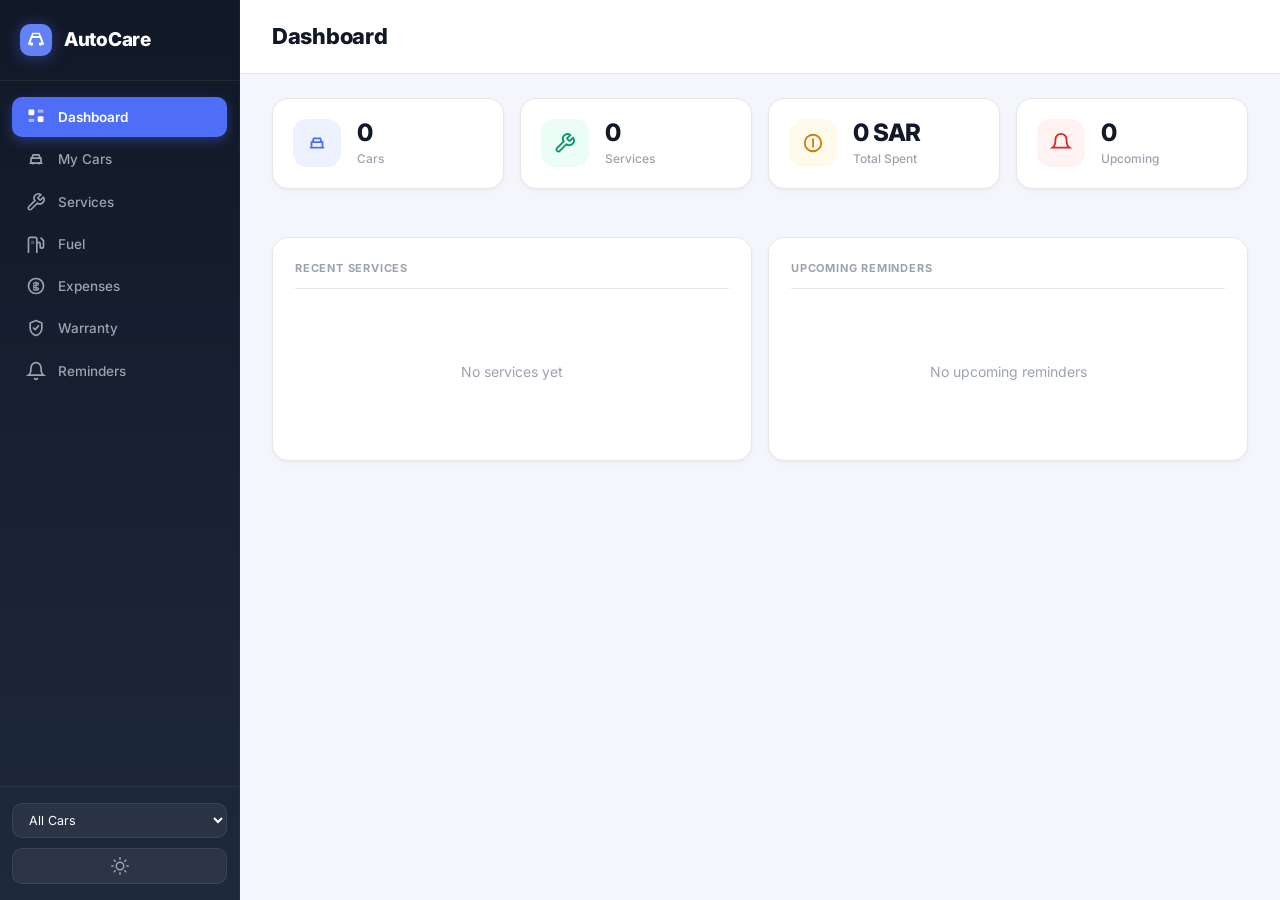
==== index.html @ 4363a589 "Reminders judged on km too, service insights, tyre age, less logging friction Fixes a contradiction " ====
<!DOCTYPE html>
<html lang="en" dir="ltr">
<head>
    <meta charset="UTF-8">
    <meta name="viewport" content="width=device-width, initial-scale=1.0">
    <meta name="apple-mobile-web-app-capable" content="yes">
    <meta name="apple-mobile-web-app-status-bar-style" content="black-translucent">
    <title>AutoCare - Car Maintenance Tracker</title>
    <link rel="manifest" href="manifest.json">
    <link rel="apple-touch-icon" href="icon-192.png">
    <meta name="theme-color" content="#3b82f6">
    <link rel="preconnect" href="https://fonts.googleapis.com">
    <link rel="preconnect" href="https://fonts.gstatic.com" crossorigin>
    <link href="https://fonts.googleapis.com/css2?family=Inter:wght@400;500;600;700;800&display=swap" rel="stylesheet">
    <link rel="stylesheet" href="styles.css">
</head>
<body>
    <div class="app">
        <nav class="sidebar">
            <div class="sidebar-header">
                <div class="logo">
                    <svg class="logo-svg" width="32" height="32" viewBox="0 0 32 32" fill="none">
                        <rect width="32" height="32" rx="10" fill="url(#logo-grad)"/>
                        <defs><linearGradient id="logo-grad" x1="0" y1="0" x2="32" y2="32"><stop stop-color="#6382f7"/><stop offset="1" stop-color="#4f6ef7"/></linearGradient></defs>
                        <path d="M9 20l2.5-7h9l2.5 7" stroke="#fff" stroke-width="2" stroke-linecap="round" stroke-linejoin="round"/>
                        <circle cx="11.5" cy="20" r="1.8" fill="#fff"/>
                        <circle cx="20.5" cy="20" r="1.8" fill="#fff"/>
                        <path d="M11.5 13l1.2-3.5h6.6l1.2 3.5" stroke="#fff" stroke-width="1.5" stroke-linecap="round"/>
                    </svg>
                    <h1>AutoCare</h1>
                </div>
            </div>
            <ul class="nav-links">
                <li><a href="#" class="nav-link active" data-page="dashboard"><svg class="nav-svg" viewBox="0 0 24 24"><rect x="3" y="3" width="7" height="7" rx="1.5" fill="currentColor"/><rect x="14" y="3" width="7" height="4" rx="1.5" fill="currentColor" opacity=".5"/><rect x="3" y="14" width="7" height="4" rx="1.5" fill="currentColor" opacity=".5"/><rect x="14" y="11" width="7" height="7" rx="1.5" fill="currentColor"/></svg><span>Dashboard</span></a></li>
                <li><a href="#" class="nav-link" data-page="cars"><svg class="nav-svg" viewBox="0 0 24 24"><path d="M5 17h14M7 11l1.5-4h7L17 11M6 17V11h12v6" stroke="currentColor" stroke-width="2" fill="none" stroke-linecap="round" stroke-linejoin="round"/><circle cx="8.5" cy="17" r="1.5" fill="currentColor"/><circle cx="15.5" cy="17" r="1.5" fill="currentColor"/></svg><span>My Cars</span></a></li>
                <li><a href="#" class="nav-link" data-page="services"><svg class="nav-svg" viewBox="0 0 24 24"><path d="M14.7 6.3a1 1 0 000 1.4l1.6 1.6a1 1 0 001.4 0l3-3a5 5 0 01-7 7l-7.4 7.4a2.1 2.1 0 01-3-3L10.7 10.3a5 5 0 017-7l-3 3z" stroke="currentColor" stroke-width="2" fill="none" stroke-linecap="round"/></svg><span>Services</span></a></li>
                <li><a href="#" class="nav-link" data-page="fuel"><svg class="nav-svg" viewBox="0 0 24 24"><path d="M3 22V6a2 2 0 012-2h6a2 2 0 012 2v16" stroke="currentColor" stroke-width="2" fill="none" stroke-linecap="round"/><path d="M13 10h2a2 2 0 012 2v3a2 2 0 002 2h0a2 2 0 002-2V8l-3-3" stroke="currentColor" stroke-width="2" fill="none" stroke-linecap="round"/><rect x="6" y="8" width="4" height="4" rx="1" fill="currentColor" opacity=".4"/></svg><span>Fuel</span></a></li>
                <li><a href="#" class="nav-link" data-page="expenses"><svg class="nav-svg" viewBox="0 0 24 24"><circle cx="12" cy="12" r="9" stroke="currentColor" stroke-width="2" fill="none"/><path d="M12 7v10M9 9.5C9 8.67 10.34 8 12 8s3 .67 3 1.5S13.66 11 12 11s-3 .67-3 1.5S10.34 14 12 14s3 .67 3 1.5c0 .83-1.34 1.5-3 1.5s-3-.67-3-1.5" stroke="currentColor" stroke-width="1.5" fill="none" stroke-linecap="round"/></svg><span>Expenses</span></a></li>
                <li><a href="#" class="nav-link" data-page="warranty"><svg class="nav-svg" viewBox="0 0 24 24"><path d="M12 3l7 3v6c0 4.2-3 8-7 9-4-1-7-4.8-7-9V6l7-3z" stroke="currentColor" stroke-width="2" fill="none" stroke-linejoin="round"/><path d="M9 12l2 2 4-4.5" stroke="currentColor" stroke-width="2" fill="none" stroke-linecap="round" stroke-linejoin="round"/></svg><span>Warranty</span></a></li>
                <li><a href="#" class="nav-link" data-page="reminders"><svg class="nav-svg" viewBox="0 0 24 24"><path d="M18 8A6 6 0 006 8c0 7-3 9-3 9h18s-3-2-3-9M13.73 21a2 2 0 01-3.46 0" stroke="currentColor" stroke-width="2" fill="none" stroke-linecap="round"/></svg><span>Reminders</span></a></li>
            </ul>
            <div class="sidebar-footer">
                <select id="car-selector" class="car-select">
                    <option value="all">All Cars</option>
                </select>
                <button class="theme-toggle" id="theme-toggle" title="Toggle dark mode">
                    <svg class="sun-icon" viewBox="0 0 24 24" width="18" height="18"><circle cx="12" cy="12" r="5" stroke="currentColor" stroke-width="2" fill="none"/><path d="M12 1v2M12 21v2M4.22 4.22l1.42 1.42M18.36 18.36l1.42 1.42M1 12h2M21 12h2M4.22 19.78l1.42-1.42M18.36 5.64l1.42-1.42" stroke="currentColor" stroke-width="2" stroke-linecap="round"/></svg>
                    <svg class="moon-icon" viewBox="0 0 24 24" width="18" height="18"><path d="M21 12.79A9 9 0 1111.21 3a7 7 0 009.79 9.79z" stroke="currentColor" stroke-width="2" fill="none" stroke-linecap="round"/></svg>
                </button>
            </div>
        </nav>

        <main class="content">
            <header class="content-header">
                <h2 id="page-title">Dashboard</h2>
                <div class="header-actions">
                    <button id="add-btn" class="btn btn-primary" style="display:none;">+ Add New</button>
                </div>
            </header>

            <div id="page-content" class="page-content">
                <!-- Dashboard Page -->
                <div id="page-dashboard" class="page active">
                    <div id="action-center"></div>
                    <div class="stats-grid">
                        <div class="stat-card"><div class="stat-icon blue"><svg viewBox="0 0 24 24" width="22" height="22"><path d="M5 17h14M7 11l1.5-4h7L17 11M6 17V11h12v6" stroke="currentColor" stroke-width="2" fill="none" stroke-linecap="round"/></svg></div><div class="stat-info"><span class="stat-value" id="stat-cars">0</span><span class="stat-label">Cars</span></div></div>
                        <div class="stat-card"><div class="stat-icon green"><svg viewBox="0 0 24 24" width="22" height="22"><path d="M14.7 6.3a1 1 0 000 1.4l1.6 1.6a1 1 0 001.4 0l3-3a5 5 0 01-7 7l-7.4 7.4a2.1 2.1 0 01-3-3L10.7 10.3a5 5 0 017-7l-3 3z" stroke="currentColor" stroke-width="2" fill="none"/></svg></div><div class="stat-info"><span class="stat-value" id="stat-services">0</span><span class="stat-label">Services</span></div></div>
                        <div class="stat-card"><div class="stat-icon orange"><svg viewBox="0 0 24 24" width="22" height="22"><circle cx="12" cy="12" r="9" stroke="currentColor" stroke-width="2" fill="none"/><path d="M12 7v10" stroke="currentColor" stroke-width="2"/></svg></div><div class="stat-info"><span class="stat-value" id="stat-expenses">0 SAR</span><span class="stat-label">Total Spent</span></div></div>
                        <div class="stat-card"><div class="stat-icon red"><svg viewBox="0 0 24 24" width="22" height="22"><path d="M18 8A6 6 0 006 8c0 7-3 9-3 9h18s-3-2-3-9" stroke="currentColor" stroke-width="2" fill="none"/></svg></div><div class="stat-info"><span class="stat-value" id="stat-reminders">0</span><span class="stat-label">Upcoming</span></div></div>
                    </div>
                    <div id="car-health-section" class="car-health-grid"></div>
                    <div id="quick-actions" class="quick-actions"></div>
                    <div id="analytics-section"></div>
                    <div id="forecast-section"></div>
                    <div class="dashboard-grid">
                        <div class="card"><h3>Recent Services</h3><div id="recent-services" class="card-body"><p class="empty-state">No services recorded yet</p></div></div>
                        <div class="card"><h3>Upcoming Reminders</h3><div id="upcoming-reminders" class="card-body"><p class="empty-state">No upcoming reminders</p></div></div>
                    </div>
                </div>

                <!-- Cars Page -->
                <div id="page-cars" class="page"><div id="cars-list" class="cards-grid"></div></div>

                <!-- Services Page -->
                <div id="page-services" class="page"><div id="services-list" class="table-container"></div></div>

                <!-- Fuel Page -->
                <div id="page-fuel" class="page">
                    <div id="fuel-summary" class="stats-grid"></div>
                    <div id="fuel-chart" class="chart-container" style="display:none;"></div>
                    <div id="fuel-list" class="table-container"></div>
                </div>

                <!-- Expenses Page -->
                <div id="page-expenses" class="page"><div id="expenses-summary" class="stats-grid"></div><div id="insights-section"></div><div id="expenses-list" class="table-container"></div></div>

                <!-- Warranty Page -->
                <div id="page-warranty" class="page"><div id="warranty-list"></div></div>

                <!-- Reminders Page -->
                <div id="page-reminders" class="page"><div id="reminders-list" class="cards-grid"></div></div>
            </div>
        </main>
    </div>

    <!-- Modal -->
    <div id="modal" class="modal-overlay" style="display:none;">
        <div class="modal">
            <div class="modal-header">
                <h3 id="modal-title">Add New</h3>
                <button class="modal-close" id="modal-close">&times;</button>
            </div>
            <div id="modal-body" class="modal-body"></div>
            <div class="modal-footer">
                <button class="btn btn-secondary" id="modal-cancel">Cancel</button>
                <button class="btn btn-primary" id="modal-save">Save</button>
            </div>
        </div>
    </div>

    <script src="photos.js"></script>
    <script src="storage.js"></script>
    <script src="recommendations.js"></script>
    <script src="features.js"></script>
    <script src="app.js"></script>
    <script>
    if ('serviceWorker' in navigator) {
        // updateViaCache:'none' stops the browser HTTP-caching sw.js itself, so a new
        // deploy is always detected; update() forces a check on every load.
        // Only an *existing* controller being replaced means a new deploy took over;
        // on a first install there is nothing stale on screen, so no reload is needed.
        var hadController = !!navigator.serviceWorker.controller;
        var reloaded = false;
        navigator.serviceWorker.addEventListener('controllerchange', function () {
            if (!hadController || reloaded) return;
            reloaded = true;
            location.reload();
        });
        navigator.serviceWorker.register('sw.js', { updateViaCache: 'none' })
            .then(function (reg) { reg.update(); })
            .catch(function () {});
    }
    </script>
</body>
</html>
---- styles.css ----
/* ═══════════════════════════════════════════════════
   AutoCare — Professional Design System
   ═══════════════════════════════════════════════════ */

*, *::before, *::after { margin: 0; padding: 0; box-sizing: border-box; }

:root {
    /* Primary */
    --primary: #4f6ef7;
    --primary-hover: #3b5de7;
    --primary-light: #eef2ff;
    --primary-glow: rgba(79, 110, 247, .15);

    /* Surfaces */
    --bg: #f4f6fb;
    --bg2: #eaecf5;
    --card: #ffffff;
    --card-hover: #fafbff;

    /* Typography */
    --text: #111827;
    --text2: #4b5563;
    --text3: #9ca3af;

    /* Borders */
    --border: #e5e7eb;
    --border2: #f3f4f6;
    --border-strong: #d1d5db;

    /* Sidebar */
    --sidebar-bg: linear-gradient(180deg, #111827 0%, #1e293b 100%);
    --sidebar-text: #9ca3af;
    --sidebar-active: #ffffff;

    /* Semantic */
    --green: #059669;
    --green-bg: #ecfdf5;
    --green-border: #a7f3d0;
    --orange: #d97706;
    --orange-bg: #fffbeb;
    --orange-border: #fde68a;
    --red: #dc2626;
    --red-bg: #fef2f2;
    --red-border: #fecaca;
    --blue: #4f6ef7;
    --blue-bg: #eef2ff;
    --blue-border: #c7d2fe;

    /* Shape */
    --radius: 16px;
    --radius-sm: 10px;
    --radius-xs: 6px;

    /* Elevation */
    --shadow-xs: 0 1px 2px rgba(0,0,0,.04);
    --shadow: 0 1px 3px rgba(0,0,0,.04), 0 4px 6px rgba(0,0,0,.02);
    --shadow-md: 0 4px 8px rgba(0,0,0,.04), 0 12px 24px rgba(0,0,0,.06);
    --shadow-lg: 0 8px 16px rgba(0,0,0,.06), 0 24px 48px rgba(0,0,0,.08);

    /* Motion */
    --ease: cubic-bezier(.4, 0, .2, 1);
    --transition: .2s var(--ease);
    --transition-slow: .35s var(--ease);
}

[data-theme="dark"] {
    --bg: #0c1222;
    --bg2: #151d30;
    --card: #182136;
    --card-hover: #1c2844;
    --text: #f0f4f8;
    --text2: #94a3b8;
    --text3: #64748b;
    --border: #253049;
    --border2: #1e293b;
    --border-strong: #334155;
    --sidebar-bg: linear-gradient(180deg, #070d1a 0%, #0c1222 100%);
    --primary-light: #1e2d5f;
    --primary-glow: rgba(79, 110, 247, .12);
    --green-bg: #052e16;   --green-border: #166534;
    --orange-bg: #451a03;  --orange-border: #92400e;
    --red-bg: #450a0a;     --red-border: #991b1b;
    --blue-bg: #1e2d5f;    --blue-border: #3b5de7;
    --shadow-xs: 0 1px 2px rgba(0,0,0,.2);
    --shadow: 0 1px 3px rgba(0,0,0,.2), 0 4px 6px rgba(0,0,0,.15);
    --shadow-md: 0 4px 8px rgba(0,0,0,.2), 0 12px 24px rgba(0,0,0,.2);
    --shadow-lg: 0 8px 16px rgba(0,0,0,.25), 0 24px 48px rgba(0,0,0,.3);
}

/* ── Base ── */
html { -webkit-font-smoothing: antialiased; -moz-osx-font-smoothing: grayscale; }
body {
    font-family: 'Inter', -apple-system, BlinkMacSystemFont, 'Segoe UI', Roboto, sans-serif;
    background: var(--bg);
    color: var(--text);
    height: 100vh;
    overflow: hidden;
    font-size: 14px;
    line-height: 1.5;
}
.app { display: flex; height: 100vh; }

/* Custom scrollbar */
::-webkit-scrollbar { width: 6px; }
::-webkit-scrollbar-track { background: transparent; }
::-webkit-scrollbar-thumb { background: var(--border-strong); border-radius: 10px; }
::-webkit-scrollbar-thumb:hover { background: var(--text3); }

/* ══════════════════════════════════════════════════
   SIDEBAR
   ══════════════════════════════════════════════════ */
.sidebar {
    width: 240px;
    background: var(--sidebar-bg);
    display: flex;
    flex-direction: column;
    flex-shrink: 0;
    border-right: 1px solid rgba(255,255,255,.04);
}
.sidebar-header {
    padding: 24px 20px;
    border-bottom: 1px solid rgba(255,255,255,.06);
}
.logo { display: flex; align-items: center; gap: 12px; }
.logo-svg { flex-shrink: 0; filter: drop-shadow(0 2px 8px rgba(79,110,247,.4)); }
.logo h1 {
    color: #fff;
    font-size: 19px;
    font-weight: 800;
    letter-spacing: -.3px;
}
.nav-links {
    list-style: none;
    padding: 16px 12px;
    flex: 1;
    display: flex;
    flex-direction: column;
    gap: 2px;
}
.nav-links li { margin: 0; }
.nav-link {
    display: flex;
    align-items: center;
    gap: 12px;
    padding: 10px 14px;
    color: var(--sidebar-text);
    text-decoration: none;
    border-radius: var(--radius-sm);
    font-size: 13.5px;
    font-weight: 500;
    transition: var(--transition);
    position: relative;
}
.nav-link:hover {
    background: rgba(255,255,255,.06);
    color: #e2e8f0;
}
.nav-link.active {
    background: var(--primary);
    color: var(--sidebar-active);
    box-shadow: 0 4px 12px rgba(79,110,247,.35);
    font-weight: 600;
}
.nav-svg { width: 20px; height: 20px; flex-shrink: 0; }
.sidebar-footer {
    padding: 16px 12px;
    border-top: 1px solid rgba(255,255,255,.06);
    display: flex;
    flex-direction: column;
    gap: 10px;
}
.car-select {
    width: 100%;
    padding: 8px 12px;
    background: rgba(255,255,255,.06);
    color: #fff;
    border: 1px solid rgba(255,255,255,.08);
    border-radius: var(--radius-sm);
    font-size: 12.5px;
    font-family: inherit;
    cursor: pointer;
    transition: var(--transition);
}
.car-select:hover { border-color: rgba(255,255,255,.15); }
.car-select option { background: #1e293b; color: #fff; }
.theme-toggle {
    background: rgba(255,255,255,.06);
    border: 1px solid rgba(255,255,255,.08);
    border-radius: var(--radius-sm);
    padding: 8px;
    cursor: pointer;
    color: var(--sidebar-text);
    transition: var(--transition);
    display: flex;
    align-items: center;
    justify-content: center;
}
.theme-toggle:hover { background: rgba(255,255,255,.12); color: #fff; }
.moon-icon { display: none; }
[data-theme="dark"] .sun-icon { display: none; }
[data-theme="dark"] .moon-icon { display: block; }


/* ══════════════════════════════════════════════════
   CONTENT AREA
   ══════════════════════════════════════════════════ */
.content { flex: 1; display: flex; flex-direction: column; overflow: hidden; }
.content-header {
    display: flex;
    align-items: center;
    justify-content: space-between;
    padding: 20px 32px;
    background: var(--card);
    border-bottom: 1px solid var(--border);
}
.content-header h2 {
    font-size: 22px;
    font-weight: 800;
    letter-spacing: -.3px;
}
.page-content {
    flex: 1;
    padding: 24px 32px;
    overflow-y: auto;
}
.page { display: none; animation: fadeIn .3s var(--ease); }
.page.active { display: block; }
@keyframes fadeIn {
    from { opacity: 0; transform: translateY(8px); }
    to { opacity: 1; transform: translateY(0); }
}


/* ══════════════════════════════════════════════════
   BUTTONS
   ══════════════════════════════════════════════════ */
.btn {
    padding: 8px 18px;
    border: none;
    border-radius: var(--radius-sm);
    font-size: 13px;
    font-weight: 600;
    font-family: inherit;
    cursor: pointer;
    transition: var(--transition);
    display: inline-flex;
    align-items: center;
    gap: 6px;
    letter-spacing: -.1px;
}
.btn-primary {
    background: var(--primary);
    color: #fff;
    box-shadow: 0 2px 4px rgba(79,110,247,.25);
}
.btn-primary:hover {
    background: var(--primary-hover);
    box-shadow: 0 4px 12px rgba(79,110,247,.3);
    transform: translateY(-1px);
}
.btn-primary:active { transform: translateY(0); }
.btn-secondary {
    background: var(--card);
    color: var(--text);
    border: 1px solid var(--border);
}
.btn-secondary:hover {
    background: var(--bg);
    border-color: var(--border-strong);
}
.btn-danger {
    background: var(--red);
    color: #fff;
    box-shadow: 0 2px 4px rgba(220,38,38,.2);
}
.btn-danger:hover { background: #b91c1c; }
.btn-sm { padding: 5px 12px; font-size: 12px; border-radius: var(--radius-xs); }


/* ══════════════════════════════════════════════════
   ALERTS
   ══════════════════════════════════════════════════ */
.alerts-container { display: flex; flex-direction: column; gap: 10px; margin-bottom: 24px; }
.alert {
    display: flex;
    align-items: center;
    gap: 12px;
    padding: 14px 18px;
    border-radius: var(--radius-sm);
    font-size: 13px;
    font-weight: 500;
    animation: slideIn .35s var(--ease);
    border: 1px solid transparent;
}
@keyframes slideIn {
    from { opacity: 0; transform: translateX(-12px); }
    to { opacity: 1; transform: translateX(0); }
}
.alert-red {
    background: var(--red-bg);
    color: var(--red);
    border-color: var(--red-border);
    border-left: 4px solid var(--red);
}
.alert-orange {
    background: var(--orange-bg);
    color: var(--orange);
    border-color: var(--orange-border);
    border-left: 4px solid var(--orange);
}
.alert-icon { font-size: 18px; flex-shrink: 0; }


/* ══════════════════════════════════════════════════
   STATS GRID
   ══════════════════════════════════════════════════ */
.stats-grid {
    display: grid;
    grid-template-columns: repeat(auto-fit, minmax(200px, 1fr));
    gap: 16px;
    margin-bottom: 24px;
}
.stat-card {
    background: var(--card);
    border-radius: var(--radius);
    padding: 20px;
    display: flex;
    align-items: center;
    gap: 16px;
    box-shadow: var(--shadow);
    border: 1px solid var(--border);
    transition: var(--transition);
    position: relative;
    overflow: hidden;
}
.stat-card::after {
    content: '';
    position: absolute;
    top: 0;
    right: 0;
    width: 80px;
    height: 80px;
    border-radius: 50%;
    opacity: .04;
    transform: translate(20px, -20px);
}
.stat-card:hover {
    box-shadow: var(--shadow-md);
    transform: translateY(-2px);
    border-color: var(--primary-glow);
}
.stat-icon {
    width: 48px;
    height: 48px;
    border-radius: 14px;
    display: flex;
    align-items: center;
    justify-content: center;
    flex-shrink: 0;
}
.stat-icon.blue  { background: var(--blue-bg);  color: var(--blue);  }
.stat-icon.green { background: var(--green-bg); color: var(--green); }
.stat-icon.orange{ background: var(--orange-bg);color: var(--orange);}
.stat-icon.red   { background: var(--red-bg);   color: var(--red);   }
.stat-info { display: flex; flex-direction: column; }
.stat-value {
    display: block;
    font-size: 24px;
    font-weight: 800;
    letter-spacing: -.5px;
    line-height: 1.2;
}
.stat-label {
    color: var(--text3);
    font-size: 12px;
    font-weight: 500;
    margin-top: 2px;
}


/* ══════════════════════════════════════════════════
   HEALTH RINGS
   ══════════════════════════════════════════════════ */
.car-health-grid {
    display: grid;
    grid-template-columns: repeat(auto-fill, minmax(300px, 1fr));
    gap: 16px;
    margin-bottom: 24px;
}
.health-card {
    background: var(--card);
    border-radius: var(--radius);
    padding: 20px;
    box-shadow: var(--shadow);
    border: 1px solid var(--border);
    display: flex;
    align-items: center;
    gap: 20px;
    transition: var(--transition);
}
.health-card:hover {
    box-shadow: var(--shadow-md);
    border-color: var(--primary-glow);
}
.health-ring { position: relative; width: 72px; height: 72px; flex-shrink: 0; }
.health-ring svg { transform: rotate(-90deg); }
.health-ring-bg { fill: none; stroke: var(--border); stroke-width: 5; }
.health-ring-fg {
    fill: none;
    stroke-width: 5;
    stroke-linecap: round;
    transition: stroke-dashoffset .8s var(--ease);
    filter: drop-shadow(0 0 4px currentColor);
}
.health-ring-fg.green { stroke: var(--green); }
.health-ring-fg.orange { stroke: var(--orange); }
.health-ring-fg.red { stroke: var(--red); }
.health-ring-fg.blue { stroke: var(--blue); }
.health-score {
    position: absolute;
    inset: 0;
    display: flex;
    align-items: center;
    justify-content: center;
    font-size: 17px;
    font-weight: 800;
    letter-spacing: -.3px;
}
.health-info { flex: 1; min-width: 0; }
.health-car-name {
    font-size: 15px;
    font-weight: 700;
    white-space: nowrap;
    overflow: hidden;
    text-overflow: ellipsis;
}
.health-car-year { font-size: 12px; color: var(--text3); margin-top: 1px; }
.health-label {
    font-size: 11px;
    font-weight: 700;
    margin-top: 6px;
    padding: 3px 10px;
    border-radius: 20px;
    display: inline-block;
    letter-spacing: .2px;
    text-transform: uppercase;
}
.health-label.green { background: var(--green-bg); color: var(--green); border: 1px solid var(--green-border); }
.health-label.orange { background: var(--orange-bg); color: var(--orange); border: 1px solid var(--orange-border); }
.health-label.red { background: var(--red-bg); color: var(--red); border: 1px solid var(--red-border); }
.health-label.blue { background: var(--blue-bg); color: var(--blue); border: 1px solid var(--blue-border); }
.health-details { font-size: 11px; color: var(--text3); margin-top: 4px; }


/* ══════════════════════════════════════════════════
   CARDS
   ══════════════════════════════════════════════════ */
.cards-grid {
    display: grid;
    grid-template-columns: repeat(auto-fill, minmax(340px, 1fr));
    gap: 16px;
}
.card {
    background: var(--card);
    border-radius: var(--radius);
    padding: 22px;
    box-shadow: var(--shadow);
    border: 1px solid var(--border);
}
.card h3 {
    font-size: 11px;
    font-weight: 700;
    margin-bottom: 16px;
    padding-bottom: 12px;
    border-bottom: 1px solid var(--border);
    color: var(--text3);
    text-transform: uppercase;
    letter-spacing: .8px;
}
.card-body { min-height: 60px; }
.dashboard-grid { display: grid; grid-template-columns: 1fr 1fr; gap: 16px; }


/* ══════════════════════════════════════════════════
   CAR CARD
   ══════════════════════════════════════════════════ */
.car-card {
    background: var(--card);
    border-radius: var(--radius);
    padding: 22px;
    box-shadow: var(--shadow);
    border: 1px solid var(--border);
    transition: var(--transition);
}
.car-card:hover {
    box-shadow: var(--shadow-md);
    border-color: var(--primary-glow);
}
.car-card-header {
    display: flex;
    justify-content: space-between;
    align-items: flex-start;
    margin-bottom: 14px;
}
.car-card-name {
    font-size: 18px;
    font-weight: 800;
    letter-spacing: -.3px;
}
.car-card-year { color: var(--text3); font-size: 13px; margin-top: 2px; }
.car-card-details {
    display: flex;
    flex-direction: column;
    gap: 8px;
    margin-top: 12px;
}
.car-detail {
    display: flex;
    justify-content: space-between;
    font-size: 13px;
    color: var(--text2);
    padding: 2px 0;
}
.car-detail span:last-child { font-weight: 600; color: var(--text); }
.car-recs {
    margin-top: 16px;
    padding-top: 16px;
    border-top: 1px solid var(--border);
}
.car-recs-title {
    font-size: 10px;
    font-weight: 700;
    text-transform: uppercase;
    letter-spacing: .8px;
    color: var(--text3);
    margin-bottom: 10px;
}
.rec-row {
    display: flex;
    justify-content: space-between;
    align-items: center;
    padding: 8px 0;
    border-bottom: 1px solid var(--border2);
}
.rec-row:last-child { border-bottom: none; }
.rec-info { display: flex; flex-direction: column; gap: 2px; }
.rec-type { font-size: 13px; font-weight: 600; }
.rec-detail { font-size: 11px; color: var(--text3); }
.rec-status { display: flex; align-items: center; gap: 8px; flex-shrink: 0; }
.rec-next { font-size: 11px; color: var(--text3); white-space: nowrap; }
.car-card-actions {
    display: flex;
    gap: 8px;
    margin-top: 16px;
    padding-top: 14px;
    border-top: 1px solid var(--border);
    flex-wrap: wrap;
}


/* ══════════════════════════════════════════════════
   TABLE
   ══════════════════════════════════════════════════ */
.table-container {
    background: var(--card);
    border-radius: var(--radius);
    box-shadow: var(--shadow);
    border: 1px solid var(--border);
    /* scroll rather than clip if a row ever gets too wide for the container */
    overflow-x: auto;
}
table { width: 100%; border-collapse: collapse; }
th, td {
    padding: 12px 16px;
    text-align: left;
    font-size: 13px;
}
th {
    background: var(--bg);
    font-weight: 700;
    color: var(--text3);
    font-size: 10.5px;
    text-transform: uppercase;
    letter-spacing: .8px;
    border-bottom: 1px solid var(--border);
}
td { border-bottom: 1px solid var(--border2); }
tr:last-child td { border-bottom: none; }
tr:hover td { background: var(--card-hover); }


/* ══════════════════════════════════════════════════
   BADGES
   ══════════════════════════════════════════════════ */
.badge {
    display: inline-flex;
    align-items: center;
    padding: 3px 10px;
    border-radius: 20px;
    font-size: 11px;
    font-weight: 700;
    letter-spacing: .1px;
    border: 1px solid transparent;
}
.badge-green { background: var(--green-bg); color: var(--green); border-color: var(--green-border); }
.badge-orange { background: var(--orange-bg); color: var(--orange); border-color: var(--orange-border); }
.badge-red { background: var(--red-bg); color: var(--red); border-color: var(--red-border); }
.badge-blue { background: var(--blue-bg); color: var(--blue); border-color: var(--blue-border); }


/* ══════════════════════════════════════════════════
   MODAL
   ══════════════════════════════════════════════════ */
.modal-overlay {
    position: fixed;
    inset: 0;
    background: rgba(0,0,0,.45);
    display: flex;
    align-items: center;
    justify-content: center;
    z-index: 100;
    backdrop-filter: blur(8px);
    -webkit-backdrop-filter: blur(8px);
    animation: fadeIn .15s var(--ease);
}
.modal {
    background: var(--card);
    border-radius: var(--radius);
    width: 500px;
    max-width: 92vw;
    max-height: 85vh;
    display: flex;
    flex-direction: column;
    box-shadow: var(--shadow-lg);
    border: 1px solid var(--border);
    animation: modalIn .25s var(--ease);
}
@keyframes modalIn {
    from { opacity: 0; transform: scale(.96) translateY(12px); }
    to { opacity: 1; transform: scale(1) translateY(0); }
}
.modal-header {
    display: flex;
    align-items: center;
    justify-content: space-between;
    padding: 20px 24px;
    border-bottom: 1px solid var(--border);
}
.modal-header h3 {
    font-size: 17px;
    font-weight: 700;
    letter-spacing: -.2px;
}
.modal-close {
    background: var(--bg);
    border: 1px solid var(--border);
    font-size: 18px;
    cursor: pointer;
    color: var(--text3);
    width: 32px;
    height: 32px;
    display: flex;
    align-items: center;
    justify-content: center;
    border-radius: var(--radius-xs);
    transition: var(--transition);
}
.modal-close:hover { background: var(--bg2); color: var(--text); }
.modal-body { padding: 24px; overflow-y: auto; }
.modal-footer {
    display: flex;
    justify-content: flex-end;
    gap: 10px;
    padding: 16px 24px;
    border-top: 1px solid var(--border);
    background: var(--bg);
    border-radius: 0 0 var(--radius) var(--radius);
}


/* ══════════════════════════════════════════════════
   FORMS
   ══════════════════════════════════════════════════ */
.form-group { margin-bottom: 16px; }
.form-group label {
    display: block;
    font-size: 12px;
    font-weight: 600;
    margin-bottom: 6px;
    color: var(--text2);
    letter-spacing: .1px;
}
.form-group input,
.form-group select,
.form-group textarea {
    width: 100%;
    padding: 10px 14px;
    border: 1px solid var(--border);
    border-radius: var(--radius-sm);
    font-size: 13.5px;
    font-family: inherit;
    transition: var(--transition);
    background: var(--card);
    color: var(--text);
}
.form-group input::placeholder,
.form-group textarea::placeholder { color: var(--text3); }
.form-group input:hover,
.form-group select:hover,
.form-group textarea:hover { border-color: var(--border-strong); }
.form-group input:focus,
.form-group select:focus,
.form-group textarea:focus {
    outline: none;
    border-color: var(--primary);
    box-shadow: 0 0 0 3px var(--primary-glow);
}
.form-row { display: grid; grid-template-columns: 1fr 1fr; gap: 12px; }


/* ══════════════════════════════════════════════════
   SERVICE CHIPS
   ══════════════════════════════════════════════════ */
.service-chips { display: flex; flex-wrap: wrap; gap: 8px; }
.service-chip { cursor: pointer; }
.service-chip input[type="checkbox"] { display: none; }
.service-chip-label {
    display: inline-block;
    padding: 6px 14px;
    border: 2px solid var(--border);
    border-radius: 24px;
    font-size: 12.5px;
    font-weight: 500;
    color: var(--text2);
    transition: var(--transition);
    user-select: none;
}
.service-chip-label:hover { border-color: var(--border-strong); background: var(--bg); }
.service-chip input:checked + .service-chip-label {
    border-color: var(--primary);
    background: var(--primary-light);
    color: var(--primary);
    font-weight: 600;
    box-shadow: 0 0 0 3px var(--primary-glow);
}


/* ══════════════════════════════════════════════════
   OIL INTERVAL
   ══════════════════════════════════════════════════ */
.oil-interval-group { display: grid; grid-template-columns: 1fr 1fr 1fr; gap: 10px; }
.oil-option { cursor: pointer; }
.oil-option input[type="radio"] { display: none; }
.oil-option-card {
    display: flex;
    flex-direction: column;
    align-items: center;
    gap: 4px;
    padding: 14px 10px;
    border: 2px solid var(--border);
    border-radius: 12px;
    text-align: center;
    transition: var(--transition);
}
.oil-option-card:hover { border-color: var(--border-strong); }
.oil-option-card strong { font-size: 15px; color: var(--text); font-weight: 700; }
.oil-option-card small { font-size: 11px; color: var(--text3); }
.oil-option input:checked + .oil-option-card {
    border-color: var(--primary);
    background: var(--primary-light);
    box-shadow: 0 0 0 3px var(--primary-glow);
}
.oil-option input:checked + .oil-option-card strong { color: var(--primary); }


/* ══════════════════════════════════════════════════
   REMINDERS
   ══════════════════════════════════════════════════ */
.reminder-card {
    background: var(--card);
    border-radius: var(--radius);
    padding: 18px 22px;
    box-shadow: var(--shadow);
    border: 1px solid var(--border);
    border-left: 4px solid var(--blue);
    transition: var(--transition);
}
.reminder-card:hover { box-shadow: var(--shadow-md); }
.reminder-card.overdue { border-left-color: var(--red); }
.reminder-card.soon { border-left-color: var(--orange); }
.reminder-card-header {
    display: flex;
    justify-content: space-between;
    align-items: center;
    margin-bottom: 8px;
}
.reminder-card-title { font-weight: 700; font-size: 14px; }
.reminder-card-car { font-size: 12px; color: var(--text3); }
.reminder-card-date { font-size: 12px; color: var(--text3); margin-bottom: 12px; }
.reminder-card-actions { display: flex; gap: 8px; }


/* ══════════════════════════════════════════════════
   CHARTS
   ══════════════════════════════════════════════════ */
.chart-container {
    background: var(--card);
    border-radius: var(--radius);
    padding: 22px;
    box-shadow: var(--shadow);
    border: 1px solid var(--border);
    margin-bottom: 16px;
}
.chart-container h3 {
    font-size: 11px;
    font-weight: 700;
    color: var(--text3);
    margin-bottom: 16px;
    text-transform: uppercase;
    letter-spacing: .8px;
}
.bar-chart {
    display: flex;
    align-items: flex-end;
    gap: 8px;
    height: 200px;
    padding-top: 20px;
}
.bar-group {
    flex: 1;
    display: flex;
    flex-direction: column;
    align-items: center;
    height: 100%;
    justify-content: flex-end;
}
.bar {
    width: 100%;
    max-width: 44px;
    background: linear-gradient(180deg, var(--primary) 0%, #3b5de7 100%);
    border-radius: 8px 8px 2px 2px;
    min-height: 4px;
    transition: height .5s var(--ease);
}
.bar-label {
    margin-top: 8px;
    font-size: 10.5px;
    font-weight: 500;
    color: var(--text3);
}
.bar-value {
    font-size: 11px;
    font-weight: 700;
    margin-bottom: 4px;
    color: var(--text2);
}
.bar.fuel-bar {
    background: linear-gradient(180deg, var(--green) 0%, #047857 100%);
}


/* ══════════════════════════════════════════════════
   QUICK ACTIONS BAR
   ══════════════════════════════════════════════════ */
.quick-bar {
    display: flex;
    gap: 12px;
    margin-bottom: 24px;
    flex-wrap: wrap;
}
.quick-btn {
    display: inline-flex;
    align-items: center;
    gap: 10px;
    padding: 12px 20px;
    background: var(--card);
    border: 1px solid var(--border);
    border-radius: var(--radius);
    font-size: 13px;
    font-weight: 600;
    font-family: inherit;
    color: var(--text);
    cursor: pointer;
    transition: var(--transition);
    box-shadow: var(--shadow-xs);
}
.quick-btn:hover {
    border-color: var(--primary);
    color: var(--primary);
    transform: translateY(-2px);
    box-shadow: var(--shadow-md);
    background: var(--primary-light);
}
.quick-btn:active { transform: translateY(0); }
.quick-btn svg { color: var(--primary); flex-shrink: 0; }


/* ══════════════════════════════════════════════════
   ANALYTICS: PIE CHART
   ══════════════════════════════════════════════════ */
.analytics-row { display: flex; gap: 16px; margin-bottom: 24px; }
.pie-container { display: flex; align-items: center; gap: 24px; }
.pie-chart {
    width: 150px;
    height: 150px;
    border-radius: 50%;
    flex-shrink: 0;
    box-shadow: inset 0 0 0 3px var(--card), 0 4px 12px rgba(0,0,0,.06);
}
.pie-legend { display: flex; flex-direction: column; gap: 8px; flex: 1; min-width: 0; }
.pie-item {
    display: flex;
    align-items: center;
    gap: 10px;
    font-size: 12.5px;
}
.pie-dot { width: 10px; height: 10px; border-radius: 50%; flex-shrink: 0; }
.pie-label { font-weight: 600; color: var(--text); white-space: nowrap; }
.pie-val { color: var(--text3); margin-left: auto; white-space: nowrap; font-size: 12px; }


/* ══════════════════════════════════════════════════
   ANALYTICS: CAR COMPARISON
   ══════════════════════════════════════════════════ */
.car-compare { display: flex; flex-direction: column; gap: 12px; }
.compare-row { display: flex; align-items: center; gap: 12px; }
.compare-name {
    font-size: 12.5px;
    font-weight: 600;
    width: 110px;
    white-space: nowrap;
    overflow: hidden;
    text-overflow: ellipsis;
    flex-shrink: 0;
}
.compare-bar-wrap {
    flex: 1;
    height: 24px;
    background: var(--bg);
    border-radius: var(--radius-xs);
    overflow: hidden;
}
.compare-bar {
    height: 100%;
    border-radius: var(--radius-xs);
    min-width: 4px;
    transition: width .6s var(--ease);
}
.compare-val {
    font-size: 12.5px;
    font-weight: 700;
    color: var(--text2);
    width: 80px;
    text-align: right;
    flex-shrink: 0;
}


/* ══════════════════════════════════════════════════
   ANALYTICS: DRIVING STATS
   ══════════════════════════════════════════════════ */
.drive-stats { display: flex; gap: 16px; flex-wrap: wrap; }
.drive-stat {
    flex: 1;
    min-width: 110px;
    text-align: center;
    padding: 18px 12px;
    background: var(--bg);
    border-radius: var(--radius-sm);
    border: 1px solid var(--border);
}
.drive-val {
    display: block;
    font-size: 26px;
    font-weight: 800;
    color: var(--primary);
    letter-spacing: -.5px;
    line-height: 1.2;
}
.drive-label {
    display: block;
    font-size: 11px;
    color: var(--text3);
    margin-top: 4px;
    font-weight: 500;
}


/* ══════════════════════════════════════════════════
   TIRE INFO
   ══════════════════════════════════════════════════ */
.tire-info {
    margin-top: 16px;
    padding-top: 16px;
    border-top: 1px solid var(--border);
}
.tire-info-title {
    font-size: 10px;
    font-weight: 700;
    text-transform: uppercase;
    letter-spacing: .8px;
    color: var(--text3);
    margin-bottom: 8px;
}
.tire-detail {
    display: flex;
    justify-content: space-between;
    font-size: 12.5px;
    color: var(--text2);
    padding: 4px 0;
}
.tire-detail span:last-child { font-weight: 600; color: var(--text); }


/* ══════════════════════════════════════════════════
   ACTION CENTER
   ══════════════════════════════════════════════════ */
.action-center-card {
    background: var(--card);
    border-radius: var(--radius);
    border: 1px solid var(--border);
    box-shadow: var(--shadow);
    padding: 20px 22px;
    margin-bottom: 24px;
}
.ac-header {
    display: flex;
    align-items: center;
    justify-content: space-between;
    margin-bottom: 14px;
}
.ac-title {
    font-size: 11px;
    font-weight: 700;
    text-transform: uppercase;
    letter-spacing: .8px;
    color: var(--text3);
}
.ac-count {
    font-size: 11px;
    font-weight: 700;
    color: var(--primary);
    background: var(--primary-light);
    padding: 3px 10px;
    border-radius: 20px;
}
.ac-list { display: flex; flex-direction: column; gap: 2px; }
.ac-item {
    display: flex;
    align-items: center;
    gap: 14px;
    padding: 12px 14px;
    border-radius: var(--radius-sm);
    border-left: 3px solid transparent;
    transition: var(--transition);
}
.ac-item:hover { background: var(--bg); }
.ac-item.ac-critical { border-left-color: var(--red); }
.ac-item.ac-warning { border-left-color: var(--orange); }
.ac-item.ac-info { border-left-color: var(--blue); }
.ac-icon {
    width: 38px;
    height: 38px;
    border-radius: 10px;
    display: flex;
    align-items: center;
    justify-content: center;
    flex-shrink: 0;
}
.ac-critical .ac-icon { background: var(--red-bg); color: var(--red); }
.ac-warning .ac-icon { background: var(--orange-bg); color: var(--orange); }
.ac-info .ac-icon { background: var(--blue-bg); color: var(--blue); }
.ac-text { flex: 1; min-width: 0; }
.ac-item-title { font-size: 13.5px; font-weight: 600; color: var(--text); }
.ac-item-sub { font-size: 12px; color: var(--text3); margin-top: 1px; }
.ac-btn { flex-shrink: 0; }
.ac-more {
    font-size: 12px;
    color: var(--text3);
    text-align: center;
    padding: 8px;
    font-weight: 500;
}
.action-center-card.all-clear {
    display: flex;
    align-items: center;
    gap: 16px;
}
.ac-clear-icon {
    width: 48px;
    height: 48px;
    border-radius: 50%;
    background: var(--green-bg);
    display: flex;
    align-items: center;
    justify-content: center;
    flex-shrink: 0;
}
.ac-clear-title { font-size: 15px; font-weight: 700; color: var(--text); }
.ac-clear-sub { font-size: 12.5px; color: var(--text3); margin-top: 2px; }

/* ══════════════════════════════════════════════════
   STAT TREND
   ══════════════════════════════════════════════════ */
.stat-trend {
    display: inline-block;
    font-size: 11px;
    font-weight: 600;
    margin-top: 4px;
}
.trend-up { color: var(--red); }
.trend-down { color: var(--green); }
.trend-flat { color: var(--text3); }

/* ══════════════════════════════════════════════════
   MAINTENANCE PROGRESS ROWS
   ══════════════════════════════════════════════════ */
.rec-row2 {
    padding: 10px 0;
    border-bottom: 1px solid var(--border2);
}
.rec-row2:last-child { border-bottom: none; }
.rec-top {
    display: flex;
    align-items: center;
    justify-content: space-between;
    margin-bottom: 7px;
}
.rec-progress {
    height: 6px;
    background: var(--bg2);
    border-radius: 20px;
    overflow: hidden;
    margin-bottom: 6px;
}
.rec-progress-bar {
    height: 100%;
    border-radius: 20px;
    transition: width .6s var(--ease);
    min-width: 4px;
}
.rec-progress-bar.green { background: var(--green); }
.rec-progress-bar.orange { background: var(--orange); }
.rec-progress-bar.red { background: var(--red); }
.rec-meta {
    display: flex;
    align-items: center;
    justify-content: space-between;
}
.rec-meta .rec-detail { font-size: 11px; color: var(--text3); }
.rec-meta .rec-next { font-size: 11px; font-weight: 600; color: var(--text2); }

/* ══════════════════════════════════════════════════
   COST FORECAST & TCO
   ══════════════════════════════════════════════════ */
.forecast-total {
    font-size: 32px;
    font-weight: 800;
    letter-spacing: -.5px;
    color: var(--primary);
}
.forecast-total span { font-size: 16px; font-weight: 600; color: var(--text3); }
.forecast-sub { font-size: 12px; color: var(--text3); margin-bottom: 14px; }
.forecast-list { display: flex; flex-direction: column; gap: 8px; }
.forecast-row {
    display: flex;
    justify-content: space-between;
    align-items: center;
    font-size: 13px;
    padding: 6px 0;
    border-bottom: 1px solid var(--border2);
}
.forecast-row:last-child { border-bottom: none; }
.forecast-est { font-weight: 600; color: var(--text2); }
.tco-list { display: flex; flex-direction: column; gap: 10px; }
.tco-row {
    display: flex;
    justify-content: space-between;
    align-items: baseline;
    padding: 8px 12px;
    background: var(--bg);
    border-radius: var(--radius-sm);
}
.tco-name { font-size: 13px; font-weight: 600; }
.tco-val { font-size: 18px; font-weight: 800; color: var(--primary); letter-spacing: -.3px; }
.tco-val small { font-size: 11px; font-weight: 500; color: var(--text3); }

/* ══════════════════════════════════════════════════
   ODOMETER
   ══════════════════════════════════════════════════ */
.odo-block {
    display: flex;
    align-items: center;
    gap: 14px;
    margin: 14px 0 4px;
    padding: 14px 16px;
    background: var(--bg);
    border: 1px solid var(--border);
    border-radius: var(--radius-sm);
}
.odo-block.odo-stale {
    background: var(--orange-bg);
    border-color: var(--orange-border);
}
.odo-block-main { flex: 1; min-width: 0; }
.odo-block-label {
    font-size: 10px;
    font-weight: 700;
    text-transform: uppercase;
    letter-spacing: .8px;
    color: var(--text3);
}
.odo-badge {
    display: inline-block;
    background: var(--blue-bg);
    color: var(--blue);
    border: 1px solid var(--blue-border);
    border-radius: 20px;
    padding: 1px 6px;
    font-size: 9px;
    letter-spacing: .3px;
    margin-left: 4px;
    vertical-align: middle;
}
.odo-block-value {
    font-size: 24px;
    font-weight: 800;
    letter-spacing: -.5px;
    line-height: 1.2;
    margin-top: 2px;
}
.odo-block-value small { font-size: 13px; font-weight: 600; color: var(--text3); }
.odo-block-sub { font-size: 11px; color: var(--text3); margin-top: 2px; }
.odo-block-btn { flex-shrink: 0; }

.odo-intro { font-size: 12.5px; color: var(--text3); margin-bottom: 16px; line-height: 1.5; }
.odo-panel {
    background: var(--bg);
    border: 1px solid var(--border);
    border-radius: var(--radius-sm);
    padding: 14px 16px;
    margin-bottom: 16px;
}
.odo-row {
    display: flex;
    justify-content: space-between;
    align-items: baseline;
    font-size: 12.5px;
    color: var(--text2);
    padding: 3px 0;
}
.odo-row strong { color: var(--text); font-weight: 600; }
.odo-row.odo-est strong { color: var(--primary); }
.odo-hint {
    font-size: 11px;
    color: var(--text3);
    margin-top: 8px;
    padding-top: 8px;
    border-top: 1px solid var(--border);
}
.odo-warning {
    font-size: 12px;
    color: var(--orange);
    background: var(--orange-bg);
    border: 1px solid var(--orange-border);
    border-radius: var(--radius-xs);
    padding: 8px 12px;
    font-weight: 500;
}
.quick-btn-primary {
    border-color: var(--primary);
    background: var(--primary-light);
    color: var(--primary);
}

/* ══════════════════════════════════════════════════
   RECALL NOTE
   ══════════════════════════════════════════════════ */
.recall-note {
    display: flex;
    align-items: flex-start;
    gap: 8px;
    margin-top: 14px;
    padding: 10px 12px;
    background: var(--red-bg);
    border: 1px solid var(--red-border);
    border-radius: var(--radius-sm);
    font-size: 12px;
    color: var(--red);
    font-weight: 500;
    line-height: 1.4;
}
.recall-note svg { flex-shrink: 0; margin-top: 1px; }

/* ══════════════════════════════════════════════════
   BILLS & RECEIPTS
   ══════════════════════════════════════════════════ */
.bills-block {
    margin-bottom: 16px;
    padding: 14px;
    background: var(--bg);
    border: 1px solid var(--border);
    border-radius: var(--radius-sm);
}
.bills-head { display: flex; align-items: center; justify-content: space-between; }
.bills-title {
    font-size: 11px; font-weight: 700; text-transform: uppercase;
    letter-spacing: .8px; color: var(--text3);
}
.bills-hint { font-size: 11px; color: var(--text3); margin: 8px 0 12px; line-height: 1.45; }
.bill-row {
    background: var(--card);
    border: 1px solid var(--border);
    border-radius: var(--radius-xs);
    padding: 10px;
    margin-bottom: 8px;
}
.bill-line { display: flex; gap: 6px; align-items: center; }
.bill-line + .bill-line { margin-top: 6px; }
.bill-row input, .bill-row select {
    padding: 7px 9px;
    border: 1px solid var(--border);
    border-radius: var(--radius-xs);
    font-size: 12.5px;
    font-family: inherit;
    background: var(--card);
    color: var(--text);
    min-width: 0;
}
.bill-row input:focus, .bill-row select:focus {
    outline: none; border-color: var(--primary);
    box-shadow: 0 0 0 2px var(--primary-glow);
}
.bill-kind { flex: 0 0 92px; }
.bill-label { flex: 1 1 auto; }
.bill-amount { flex: 0 0 90px; }
.bill-vendor { flex: 1 1 auto; }
.bill-wmonths, .bill-wkm { flex: 1 1 0; }
.bill-del {
    flex: 0 0 28px; height: 30px;
    background: var(--bg); color: var(--text3);
    border: 1px solid var(--border); border-radius: var(--radius-xs);
    font-size: 17px; line-height: 1; cursor: pointer; transition: var(--transition);
}
.bill-del:hover { background: var(--red-bg); color: var(--red); border-color: var(--red-border); }
.bill-photo-btn, .bill-photo-view {
    padding: 6px 12px; font-size: 11.5px; font-weight: 600; font-family: inherit;
    background: var(--card); color: var(--text2);
    border: 1px solid var(--border); border-radius: var(--radius-xs);
    cursor: pointer; transition: var(--transition);
}
.bill-photo-btn:hover, .bill-photo-view:hover { border-color: var(--primary); color: var(--primary); }
.bill-photo-state { font-size: 11px; flex: 1 1 auto; }
.bill-photo-ok { color: var(--green); font-weight: 600; }
.bill-photo-err { color: var(--red); font-weight: 500; }
.bill-photo-working { color: var(--text3); }
.bills-total {
    display: flex; justify-content: space-between; align-items: baseline;
    font-size: 12.5px; color: var(--text2);
}
.bills-total:not(:empty) { margin-top: 10px; padding-top: 10px; border-top: 1px solid var(--border); }
.bills-total strong { font-size: 17px; font-weight: 800; color: var(--primary); letter-spacing: -.3px; }
.field-note { display: block; font-size: 10.5px; color: var(--text3); margin-top: 4px; }
.input-locked { background: var(--bg) !important; color: var(--text2) !important; cursor: not-allowed; }

/* Bills column in the services table */
.bill-none { font-size: 11px; color: var(--text3); }
.bill-count {
    display: inline-flex; align-items: center; justify-content: center;
    min-width: 20px; height: 20px; padding: 0 6px;
    background: var(--blue-bg); color: var(--blue);
    border: 1px solid var(--blue-border); border-radius: 20px;
    font-size: 11px; font-weight: 700;
}
.bill-cam { margin-left: 5px; font-size: 11px; }

/* ══════════════════════════════════════════════════
   WARRANTY CENTER
   ══════════════════════════════════════════════════ */
.warranty-section-title {
    font-size: 11px; font-weight: 700; text-transform: uppercase;
    letter-spacing: .8px; color: var(--text3);
    margin: 4px 0 14px;
}
.warranty-section-muted { margin-top: 28px; opacity: .75; }
.warranty-grid {
    display: grid;
    grid-template-columns: repeat(auto-fill, minmax(300px, 1fr));
    gap: 16px;
}
.warranty-card {
    background: var(--card);
    border: 1px solid var(--border);
    border-left: 4px solid var(--border);
    border-radius: var(--radius);
    box-shadow: var(--shadow);
    padding: 18px 20px;
    transition: var(--transition);
}
.warranty-card:hover { box-shadow: var(--shadow-md); }
.warranty-card.wc-green { border-left-color: var(--green); }
.warranty-card.wc-orange { border-left-color: var(--orange); }
.warranty-card.wc-red { border-left-color: var(--red); opacity: .8; }
.warranty-card.wc-blue { border-left-color: var(--blue); }
.wc-blue .wc-remaining { font-size: 14px; font-weight: 600; color: var(--text3); }
.wc-head { display: flex; justify-content: space-between; align-items: flex-start; gap: 10px; }
.wc-title { font-size: 15px; font-weight: 700; letter-spacing: -.2px; }
.wc-sub { font-size: 11.5px; color: var(--text3); margin-top: 1px; }
.wc-remaining {
    font-size: 20px; font-weight: 800; letter-spacing: -.4px;
    margin: 12px 0 12px; color: var(--text);
}
.wc-red .wc-remaining { color: var(--text3); }
.wc-meta { display: flex; flex-direction: column; gap: 5px; padding-top: 12px; border-top: 1px solid var(--border); }
.wc-meta-row { display: flex; justify-content: space-between; font-size: 12px; color: var(--text3); gap: 12px; }
.wc-meta-row span:last-child { color: var(--text2); font-weight: 600; text-align: right; }
.wc-actions { display: flex; gap: 8px; margin-top: 14px; }
.wc-actions .btn { flex: 1; justify-content: center; }
.warranty-empty-hint { font-size: 12.5px; color: var(--text3); max-width: 380px; margin: 0 auto; line-height: 1.5; }

/* ══════════════════════════════════════════════════
   SERVICE INSIGHTS
   ══════════════════════════════════════════════════ */
.insight-card { margin-bottom: 16px; }
.insight-empty { font-size: 12.5px; color: var(--text3); line-height: 1.55; }
.insight-list { display: flex; flex-direction: column; gap: 16px; }
.insight-row { padding-bottom: 14px; border-bottom: 1px solid var(--border2); }
.insight-row:last-child { padding-bottom: 0; border-bottom: none; }
.insight-top { display: flex; align-items: center; justify-content: space-between; gap: 10px; margin-bottom: 6px; }
.insight-type { font-size: 14px; font-weight: 700; }
.insight-nums { display: flex; flex-wrap: wrap; gap: 14px; font-size: 12px; color: var(--text3); }
.insight-nums strong { color: var(--text2); font-weight: 600; }
.insight-bar {
    position: relative;
    height: 6px;
    background: var(--bg2);
    border-radius: 20px;
    margin: 10px 0 8px;
    overflow: hidden;
}
.insight-bar-fill { height: 100%; border-radius: 20px; transition: width .6s var(--ease); }
.insight-bar-fill.frequent { background: var(--blue); }
.insight-bar-fill.onschedule { background: var(--green); }
.insight-bar-fill.stretched { background: var(--orange); }
/* the 100% mark = the recommended interval */
.insight-bar-mark {
    position: absolute;
    left: 62.5%;
    top: -2px;
    width: 2px;
    height: 10px;
    background: var(--text3);
    opacity: .5;
}
.insight-note { font-size: 11.5px; color: var(--text3); line-height: 1.55; margin-top: 4px; }
.insight-note strong { color: var(--text2); }

/* ══════════════════════════════════════════════════
   REPEAT A SERVICE
   ══════════════════════════════════════════════════ */
.repeat-list { display: flex; flex-direction: column; gap: 8px; }
.repeat-row {
    display: flex;
    flex-direction: column;
    align-items: flex-start;
    gap: 2px;
    width: 100%;
    padding: 12px 14px;
    background: var(--card);
    border: 1px solid var(--border);
    border-radius: var(--radius-sm);
    font-family: inherit;
    text-align: left;
    cursor: pointer;
    transition: var(--transition);
}
.repeat-row:hover { border-color: var(--primary); background: var(--primary-light); }
.repeat-type { font-size: 14px; font-weight: 700; color: var(--text); }
.repeat-meta { font-size: 11.5px; color: var(--text3); }

/* ══════════════════════════════════════════════════
   RECEIPT VIEWER (in-app, no popup)
   ══════════════════════════════════════════════════ */
.photo-viewer {
    position: fixed;
    inset: 0;
    z-index: 200;
    display: none;
    flex-direction: column;
    background: rgba(0, 0, 0, .92);
    backdrop-filter: blur(6px);
    -webkit-backdrop-filter: blur(6px);
    animation: fadeIn .15s var(--ease);
    /* clear the iPhone notch and home indicator */
    padding: env(safe-area-inset-top) env(safe-area-inset-right) env(safe-area-inset-bottom) env(safe-area-inset-left);
}
.pv-bar {
    display: flex;
    align-items: center;
    justify-content: space-between;
    gap: 12px;
    padding: 14px 16px;
    flex-shrink: 0;
}
.pv-btn {
    padding: 9px 18px;
    border-radius: var(--radius-sm);
    border: 1px solid rgba(255, 255, 255, .25);
    background: rgba(255, 255, 255, .1);
    color: #fff;
    font-family: inherit;
    font-size: 13px;
    font-weight: 600;
    cursor: pointer;
    transition: var(--transition);
    -webkit-tap-highlight-color: transparent;
}
.pv-btn:hover { background: rgba(255, 255, 255, .2); }
.pv-btn.pv-primary { background: var(--primary); border-color: var(--primary); }
.pv-btn.pv-primary:hover { background: var(--primary-hover); }
.pv-hint {
    flex: 1;
    text-align: center;
    font-size: 11px;
    color: rgba(255, 255, 255, .6);
    min-width: 0;
}
.pv-body {
    flex: 1;
    display: flex;
    align-items: center;
    justify-content: center;
    padding: 0 12px 16px;
    overflow: auto;
    min-height: 0;
}
.pv-body img {
    max-width: 100%;
    max-height: 100%;
    object-fit: contain;
    border-radius: var(--radius-sm);
    /* leave iOS long-press "Save Image" working */
    -webkit-touch-callout: default;
}
@media (max-width: 480px) {
    .pv-hint { display: none; }
    .pv-btn { flex: 1; text-align: center; }
}

/* ══════════════════════════════════════════════════
   KEEP-OR-SELL
   ══════════════════════════════════════════════════ */
.own-block {
    margin-top: 16px;
    padding: 14px 16px;
    background: var(--bg);
    border: 1px solid var(--border);
    border-left: 4px solid var(--border-strong);
    border-radius: var(--radius-sm);
}
.own-block.own-healthy { border-left-color: var(--green); }
.own-block.own-watch { border-left-color: var(--orange); }
.own-block.own-consider { border-left-color: var(--red); }
.own-head { display: flex; align-items: center; justify-content: space-between; gap: 10px; margin-bottom: 12px; }
.own-title {
    font-size: 10px; font-weight: 700; text-transform: uppercase;
    letter-spacing: .8px; color: var(--text3);
}
.own-stats { display: flex; gap: 10px; }
.own-stat { flex: 1; text-align: center; }
.own-val { display: block; font-size: 18px; font-weight: 800; letter-spacing: -.3px; }
.own-lab { display: block; font-size: 10px; color: var(--text3); margin-top: 2px; }
.own-note {
    margin-top: 12px; padding-top: 10px;
    border-top: 1px solid var(--border);
    font-size: 11.5px; color: var(--text3); line-height: 1.5;
}
.own-note strong { color: var(--text2); }

/* ══════════════════════════════════════════════════
   BACKUP STATUS & TRASH
   ══════════════════════════════════════════════════ */
.backup-status { font-size: 12px; margin-top: 4px; }
.backup-ok { color: var(--green); font-weight: 600; }
.backup-warn { color: var(--orange); font-weight: 600; }
.trash-empty { font-size: 12px; color: var(--text3); }
.trash-row {
    display: flex; align-items: center; gap: 10px;
    padding: 10px 0; border-bottom: 1px solid var(--border2);
}
.trash-row:last-child { border-bottom: none; }
.trash-info { flex: 1; min-width: 0; }
.trash-title { font-size: 12.5px; font-weight: 600; }
.trash-sub { font-size: 10.5px; color: var(--text3); margin-top: 1px; }

/* ══════════════════════════════════════════════════
   RESPONSIVE TABLES → CARDS (phones)
   Each row becomes a labelled card so nothing, including
   the Edit / Delete buttons, can be pushed off-screen.
   ══════════════════════════════════════════════════ */
@media (max-width: 700px) {
    .table-container {
        background: transparent;
        border: none;
        box-shadow: none;
        overflow: visible;
    }
    .table-container table,
    .table-container tbody,
    .table-container tr,
    .table-container td { display: block; width: 100%; }
    .table-container thead { display: none; }

    .table-container tr {
        background: var(--card);
        border: 1px solid var(--border);
        border-radius: var(--radius-sm);
        box-shadow: var(--shadow-xs);
        padding: 12px 14px;
        margin-bottom: 10px;
    }
    .table-container tr:hover td,
    .table-container tr:last-child td { background: transparent; }

    .table-container td {
        display: flex;
        align-items: center;
        justify-content: space-between;
        gap: 12px;
        padding: 5px 0;
        border: none;
        font-size: 13px;
        text-align: right;
    }
    .table-container td::before {
        content: attr(data-label);
        flex-shrink: 0;
        font-size: 10.5px;
        font-weight: 700;
        text-transform: uppercase;
        letter-spacing: .6px;
        color: var(--text3);
        text-align: left;
    }
    /* Actions get their own full-width strip at the foot of the card */
    .table-container td.row-actions {
        justify-content: stretch;
        gap: 8px;
        margin-top: 8px;
        padding-top: 12px;
        border-top: 1px solid var(--border2);
    }
    .table-container td.row-actions::before { display: none; }
    .table-container td.row-actions .btn {
        flex: 1;
        justify-content: center;
        padding: 9px 12px;
        font-size: 12.5px;
    }
}

/* ══════════════════════════════════════════════════
   EMPTY STATES
   ══════════════════════════════════════════════════ */
.empty-state {
    text-align: center;
    padding: 56px 24px;
    color: var(--text3);
}
.empty-state-icon {
    display: flex;
    align-items: center;
    justify-content: center;
    margin: 0 auto 16px;
    width: 88px;
    height: 88px;
    border-radius: 50%;
    background: var(--bg);
    border: 1px solid var(--border);
}
.empty-state-icon svg { opacity: .5; }
.empty-state-text {
    font-size: 15px;
    font-weight: 500;
    margin-bottom: 18px;
    color: var(--text3);
}


/* ══════════════════════════════════════════════════
   RESPONSIVE — TABLET (≤768px)
   ══════════════════════════════════════════════════ */
@media (max-width: 768px) {
    .sidebar { width: 60px; }
    .logo h1, .nav-link span, .sidebar-footer { display: none; }
    .sidebar-header { padding: 16px 8px; justify-content: center; }
    .logo { justify-content: center; }
    .nav-links { padding: 12px 6px; }
    .nav-link { justify-content: center; padding: 10px; }
    .content-header { padding: 16px 20px; }
    .page-content { padding: 16px 20px; }
    .dashboard-grid { grid-template-columns: 1fr; }
    .stats-grid { grid-template-columns: repeat(2, 1fr); }
    .analytics-row { flex-direction: column; }
}


/* ══════════════════════════════════════════════════
   RESPONSIVE — MOBILE (≤480px)
   ══════════════════════════════════════════════════ */
@media (max-width: 480px) {
    .app { flex-direction: column; }
    .sidebar {
        width: 100%;
        position: fixed;
        bottom: 0;
        left: 0;
        right: 0;
        z-index: 50;
        flex-direction: row;
        height: auto;
        border-top: 1px solid rgba(255,255,255,.08);
        border-right: none;
        background: linear-gradient(0deg, #111827 0%, #1e293b 100%);
    }
    .sidebar-header, .sidebar-footer { display: none; }
    .nav-links {
        display: flex;
        flex-direction: row;
        padding: 0;
        gap: 0;
        width: 100%;
    }
    .nav-links li { flex: 1; margin: 0; }
    .nav-link {
        flex-direction: column;
        align-items: center;
        justify-content: center;
        padding: 8px 2px;
        gap: 2px;
        border-radius: 0;
    }
    .nav-link span {
        display: block;
        font-size: 9px;
        font-weight: 500;
    }
    .nav-svg { width: 18px; height: 18px; }
    .nav-link.active {
        background: rgba(79, 110, 247, .25);
        box-shadow: none;
    }
    .content { padding-bottom: 68px; }
    .content-header { padding: 14px 16px; }
    .content-header h2 { font-size: 18px; }
    .page-content { padding: 12px 16px; }

    .stats-grid { grid-template-columns: 1fr 1fr; gap: 10px; }
    .stat-card { padding: 14px; gap: 12px; }
    .stat-icon { width: 40px; height: 40px; border-radius: 12px; }
    .stat-value { font-size: 19px; }

    .dashboard-grid, .cards-grid { grid-template-columns: 1fr; }
    .car-health-grid { grid-template-columns: 1fr; }
    .analytics-row { flex-direction: column; }

    .pie-container { flex-direction: column; align-items: center; }
    .pie-chart { width: 130px; height: 130px; }

    /* Five buttons cannot share one row on a phone — the labels wrapped and
       collided with the icons. Stack icon over label in a 3-column grid. */
    .quick-bar {
        display: grid;
        grid-template-columns: repeat(3, 1fr);
        gap: 8px;
    }
    .quick-btn {
        flex-direction: column;
        justify-content: center;
        gap: 6px;
        padding: 12px 6px;
        font-size: 11px;
        line-height: 1.25;
        text-align: center;
        min-width: 0;
    }

    .drive-stats { gap: 8px; }
    .drive-stat { min-width: 80px; padding: 12px 8px; }
    .drive-val { font-size: 20px; }
    .compare-name { width: 70px; font-size: 11px; }
    .odo-block { padding: 12px 14px; gap: 10px; }
    .odo-block-value { font-size: 20px; }
    .bill-line { flex-wrap: wrap; }
    /* kind + amount + delete share the first line; the label gets its own */
    .bill-kind { order: 1; flex: 1 1 88px; }
    .bill-amount { order: 2; flex: 1 1 74px; }
    .bill-del { order: 3; flex: 0 0 30px; }
    .bill-label { order: 4; flex: 1 1 100%; }
    .bill-vendor { flex: 1 1 100%; }
    .bill-wmonths, .bill-wkm { flex: 1 1 45%; }
    .warranty-grid { grid-template-columns: 1fr; }

    .modal { width: 95vw; max-height: 80vh; }
    .modal-body { padding: 16px; }
    .modal-footer { padding: 12px 16px; }
    .form-row, .oil-interval-group { grid-template-columns: 1fr; }

    table { font-size: 12px; }
    th, td { padding: 8px 10px; font-size: 11.5px; }
    .rec-row { flex-direction: column; align-items: flex-start; gap: 4px; }
    .rec-status { align-self: flex-end; }
    #add-btn { padding: 6px 12px; font-size: 11.5px; }
}
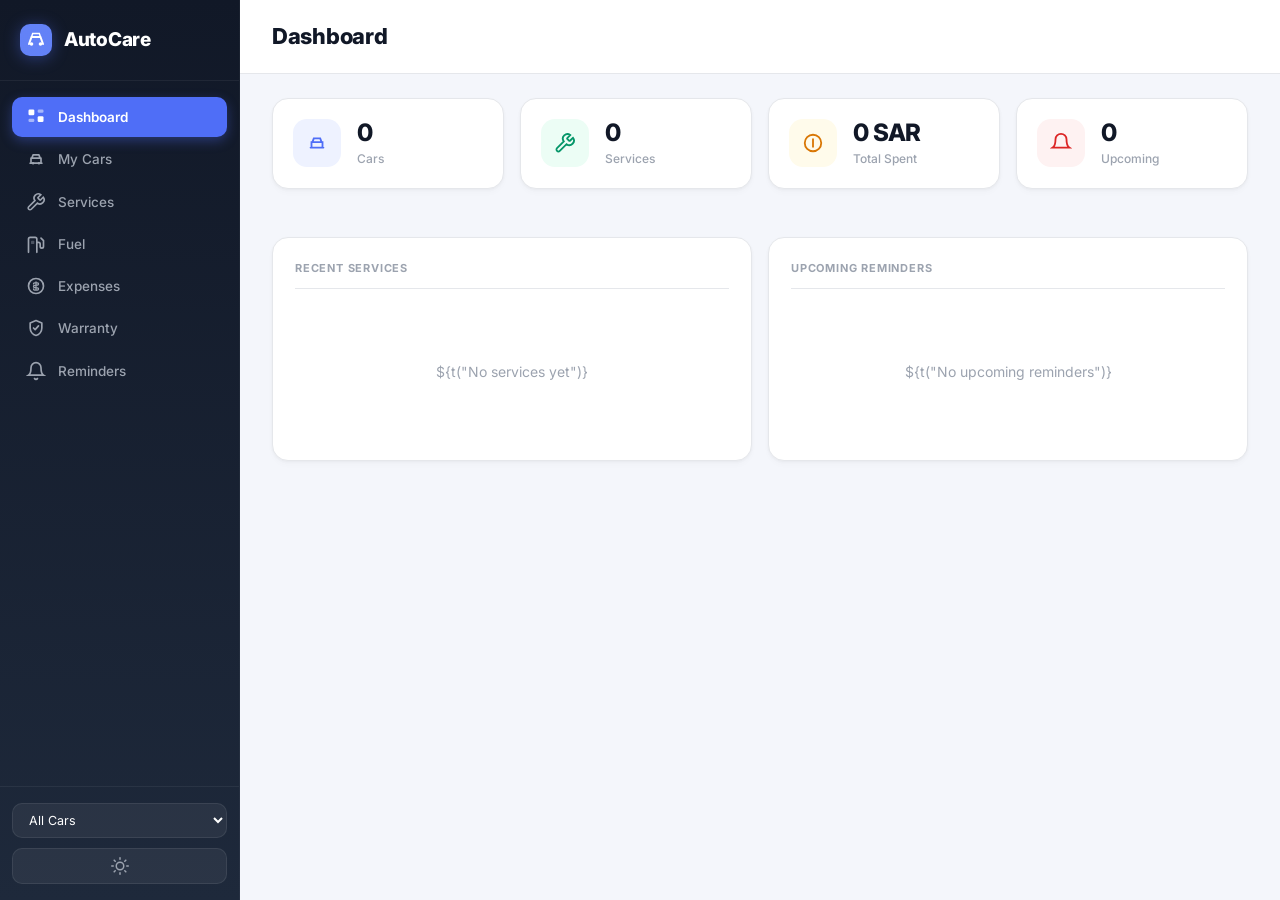
==== commit 16b7a260: "Arabic UI with RTL, service search, reminder snooze, document reminders, multi-page receipts Arabic " ====
--- a/index.html
+++ b/index.html
@@ -11,7 +11,7 @@
     <meta name="theme-color" content="#3b82f6">
     <link rel="preconnect" href="https://fonts.googleapis.com">
     <link rel="preconnect" href="https://fonts.gstatic.com" crossorigin>
-    <link href="https://fonts.googleapis.com/css2?family=Inter:wght@400;500;600;700;800&display=swap" rel="stylesheet">
+    <link href="https://fonts.googleapis.com/css2?family=Inter:wght@400;500;600;700;800&family=Noto+Sans+Arabic:wght@400;500;600;700;800&display=swap" rel="stylesheet">
     <link rel="stylesheet" href="styles.css">
 </head>
 <body>
@@ -31,13 +31,13 @@
                 </div>
             </div>
             <ul class="nav-links">
-                <li><a href="#" class="nav-link active" data-page="dashboard"><svg class="nav-svg" viewBox="0 0 24 24"><rect x="3" y="3" width="7" height="7" rx="1.5" fill="currentColor"/><rect x="14" y="3" width="7" height="4" rx="1.5" fill="currentColor" opacity=".5"/><rect x="3" y="14" width="7" height="4" rx="1.5" fill="currentColor" opacity=".5"/><rect x="14" y="11" width="7" height="7" rx="1.5" fill="currentColor"/></svg><span>Dashboard</span></a></li>
-                <li><a href="#" class="nav-link" data-page="cars"><svg class="nav-svg" viewBox="0 0 24 24"><path d="M5 17h14M7 11l1.5-4h7L17 11M6 17V11h12v6" stroke="currentColor" stroke-width="2" fill="none" stroke-linecap="round" stroke-linejoin="round"/><circle cx="8.5" cy="17" r="1.5" fill="currentColor"/><circle cx="15.5" cy="17" r="1.5" fill="currentColor"/></svg><span>My Cars</span></a></li>
-                <li><a href="#" class="nav-link" data-page="services"><svg class="nav-svg" viewBox="0 0 24 24"><path d="M14.7 6.3a1 1 0 000 1.4l1.6 1.6a1 1 0 001.4 0l3-3a5 5 0 01-7 7l-7.4 7.4a2.1 2.1 0 01-3-3L10.7 10.3a5 5 0 017-7l-3 3z" stroke="currentColor" stroke-width="2" fill="none" stroke-linecap="round"/></svg><span>Services</span></a></li>
-                <li><a href="#" class="nav-link" data-page="fuel"><svg class="nav-svg" viewBox="0 0 24 24"><path d="M3 22V6a2 2 0 012-2h6a2 2 0 012 2v16" stroke="currentColor" stroke-width="2" fill="none" stroke-linecap="round"/><path d="M13 10h2a2 2 0 012 2v3a2 2 0 002 2h0a2 2 0 002-2V8l-3-3" stroke="currentColor" stroke-width="2" fill="none" stroke-linecap="round"/><rect x="6" y="8" width="4" height="4" rx="1" fill="currentColor" opacity=".4"/></svg><span>Fuel</span></a></li>
-                <li><a href="#" class="nav-link" data-page="expenses"><svg class="nav-svg" viewBox="0 0 24 24"><circle cx="12" cy="12" r="9" stroke="currentColor" stroke-width="2" fill="none"/><path d="M12 7v10M9 9.5C9 8.67 10.34 8 12 8s3 .67 3 1.5S13.66 11 12 11s-3 .67-3 1.5S10.34 14 12 14s3 .67 3 1.5c0 .83-1.34 1.5-3 1.5s-3-.67-3-1.5" stroke="currentColor" stroke-width="1.5" fill="none" stroke-linecap="round"/></svg><span>Expenses</span></a></li>
-                <li><a href="#" class="nav-link" data-page="warranty"><svg class="nav-svg" viewBox="0 0 24 24"><path d="M12 3l7 3v6c0 4.2-3 8-7 9-4-1-7-4.8-7-9V6l7-3z" stroke="currentColor" stroke-width="2" fill="none" stroke-linejoin="round"/><path d="M9 12l2 2 4-4.5" stroke="currentColor" stroke-width="2" fill="none" stroke-linecap="round" stroke-linejoin="round"/></svg><span>Warranty</span></a></li>
-                <li><a href="#" class="nav-link" data-page="reminders"><svg class="nav-svg" viewBox="0 0 24 24"><path d="M18 8A6 6 0 006 8c0 7-3 9-3 9h18s-3-2-3-9M13.73 21a2 2 0 01-3.46 0" stroke="currentColor" stroke-width="2" fill="none" stroke-linecap="round"/></svg><span>Reminders</span></a></li>
+                <li><a href="#" class="nav-link active" data-page="dashboard"><svg class="nav-svg" viewBox="0 0 24 24"><rect x="3" y="3" width="7" height="7" rx="1.5" fill="currentColor"/><rect x="14" y="3" width="7" height="4" rx="1.5" fill="currentColor" opacity=".5"/><rect x="3" y="14" width="7" height="4" rx="1.5" fill="currentColor" opacity=".5"/><rect x="14" y="11" width="7" height="7" rx="1.5" fill="currentColor"/></svg><span data-i18n="Dashboard">Dashboard</span></a></li>
+                <li><a href="#" class="nav-link" data-page="cars"><svg class="nav-svg" viewBox="0 0 24 24"><path d="M5 17h14M7 11l1.5-4h7L17 11M6 17V11h12v6" stroke="currentColor" stroke-width="2" fill="none" stroke-linecap="round" stroke-linejoin="round"/><circle cx="8.5" cy="17" r="1.5" fill="currentColor"/><circle cx="15.5" cy="17" r="1.5" fill="currentColor"/></svg><span data-i18n="My Cars">My Cars</span></a></li>
+                <li><a href="#" class="nav-link" data-page="services"><svg class="nav-svg" viewBox="0 0 24 24"><path d="M14.7 6.3a1 1 0 000 1.4l1.6 1.6a1 1 0 001.4 0l3-3a5 5 0 01-7 7l-7.4 7.4a2.1 2.1 0 01-3-3L10.7 10.3a5 5 0 017-7l-3 3z" stroke="currentColor" stroke-width="2" fill="none" stroke-linecap="round"/></svg><span data-i18n="Services">Services</span></a></li>
+                <li><a href="#" class="nav-link" data-page="fuel"><svg class="nav-svg" viewBox="0 0 24 24"><path d="M3 22V6a2 2 0 012-2h6a2 2 0 012 2v16" stroke="currentColor" stroke-width="2" fill="none" stroke-linecap="round"/><path d="M13 10h2a2 2 0 012 2v3a2 2 0 002 2h0a2 2 0 002-2V8l-3-3" stroke="currentColor" stroke-width="2" fill="none" stroke-linecap="round"/><rect x="6" y="8" width="4" height="4" rx="1" fill="currentColor" opacity=".4"/></svg><span data-i18n="Fuel">Fuel</span></a></li>
+                <li><a href="#" class="nav-link" data-page="expenses"><svg class="nav-svg" viewBox="0 0 24 24"><circle cx="12" cy="12" r="9" stroke="currentColor" stroke-width="2" fill="none"/><path d="M12 7v10M9 9.5C9 8.67 10.34 8 12 8s3 .67 3 1.5S13.66 11 12 11s-3 .67-3 1.5S10.34 14 12 14s3 .67 3 1.5c0 .83-1.34 1.5-3 1.5s-3-.67-3-1.5" stroke="currentColor" stroke-width="1.5" fill="none" stroke-linecap="round"/></svg><span data-i18n="Expenses">Expenses</span></a></li>
+                <li><a href="#" class="nav-link" data-page="warranty"><svg class="nav-svg" viewBox="0 0 24 24"><path d="M12 3l7 3v6c0 4.2-3 8-7 9-4-1-7-4.8-7-9V6l7-3z" stroke="currentColor" stroke-width="2" fill="none" stroke-linejoin="round"/><path d="M9 12l2 2 4-4.5" stroke="currentColor" stroke-width="2" fill="none" stroke-linecap="round" stroke-linejoin="round"/></svg><span data-i18n="Warranty">Warranty</span></a></li>
+                <li><a href="#" class="nav-link" data-page="reminders"><svg class="nav-svg" viewBox="0 0 24 24"><path d="M18 8A6 6 0 006 8c0 7-3 9-3 9h18s-3-2-3-9M13.73 21a2 2 0 01-3.46 0" stroke="currentColor" stroke-width="2" fill="none" stroke-linecap="round"/></svg><span data-i18n="Reminders">Reminders</span></a></li>
             </ul>
             <div class="sidebar-footer">
                 <select id="car-selector" class="car-select">
@@ -63,18 +63,18 @@
                 <div id="page-dashboard" class="page active">
                     <div id="action-center"></div>
                     <div class="stats-grid">
-                        <div class="stat-card"><div class="stat-icon blue"><svg viewBox="0 0 24 24" width="22" height="22"><path d="M5 17h14M7 11l1.5-4h7L17 11M6 17V11h12v6" stroke="currentColor" stroke-width="2" fill="none" stroke-linecap="round"/></svg></div><div class="stat-info"><span class="stat-value" id="stat-cars">0</span><span class="stat-label">Cars</span></div></div>
-                        <div class="stat-card"><div class="stat-icon green"><svg viewBox="0 0 24 24" width="22" height="22"><path d="M14.7 6.3a1 1 0 000 1.4l1.6 1.6a1 1 0 001.4 0l3-3a5 5 0 01-7 7l-7.4 7.4a2.1 2.1 0 01-3-3L10.7 10.3a5 5 0 017-7l-3 3z" stroke="currentColor" stroke-width="2" fill="none"/></svg></div><div class="stat-info"><span class="stat-value" id="stat-services">0</span><span class="stat-label">Services</span></div></div>
-                        <div class="stat-card"><div class="stat-icon orange"><svg viewBox="0 0 24 24" width="22" height="22"><circle cx="12" cy="12" r="9" stroke="currentColor" stroke-width="2" fill="none"/><path d="M12 7v10" stroke="currentColor" stroke-width="2"/></svg></div><div class="stat-info"><span class="stat-value" id="stat-expenses">0 SAR</span><span class="stat-label">Total Spent</span></div></div>
-                        <div class="stat-card"><div class="stat-icon red"><svg viewBox="0 0 24 24" width="22" height="22"><path d="M18 8A6 6 0 006 8c0 7-3 9-3 9h18s-3-2-3-9" stroke="currentColor" stroke-width="2" fill="none"/></svg></div><div class="stat-info"><span class="stat-value" id="stat-reminders">0</span><span class="stat-label">Upcoming</span></div></div>
+                        <div class="stat-card"><div class="stat-icon blue"><svg viewBox="0 0 24 24" width="22" height="22"><path d="M5 17h14M7 11l1.5-4h7L17 11M6 17V11h12v6" stroke="currentColor" stroke-width="2" fill="none" stroke-linecap="round"/></svg></div><div class="stat-info"><span class="stat-value" id="stat-cars">0</span><span class="stat-label" data-i18n="Cars">Cars</span></div></div>
+                        <div class="stat-card"><div class="stat-icon green"><svg viewBox="0 0 24 24" width="22" height="22"><path d="M14.7 6.3a1 1 0 000 1.4l1.6 1.6a1 1 0 001.4 0l3-3a5 5 0 01-7 7l-7.4 7.4a2.1 2.1 0 01-3-3L10.7 10.3a5 5 0 017-7l-3 3z" stroke="currentColor" stroke-width="2" fill="none"/></svg></div><div class="stat-info"><span class="stat-value" id="stat-services">0</span><span class="stat-label" data-i18n="Services">Services</span></div></div>
+                        <div class="stat-card"><div class="stat-icon orange"><svg viewBox="0 0 24 24" width="22" height="22"><circle cx="12" cy="12" r="9" stroke="currentColor" stroke-width="2" fill="none"/><path d="M12 7v10" stroke="currentColor" stroke-width="2"/></svg></div><div class="stat-info"><span class="stat-value" id="stat-expenses">0 SAR</span><span class="stat-label" data-i18n="Total Spent">Total Spent</span></div></div>
+                        <div class="stat-card"><div class="stat-icon red"><svg viewBox="0 0 24 24" width="22" height="22"><path d="M18 8A6 6 0 006 8c0 7-3 9-3 9h18s-3-2-3-9" stroke="currentColor" stroke-width="2" fill="none"/></svg></div><div class="stat-info"><span class="stat-value" id="stat-reminders">0</span><span class="stat-label" data-i18n="Upcoming">Upcoming</span></div></div>
                     </div>
                     <div id="car-health-section" class="car-health-grid"></div>
                     <div id="quick-actions" class="quick-actions"></div>
                     <div id="analytics-section"></div>
                     <div id="forecast-section"></div>
                     <div class="dashboard-grid">
-                        <div class="card"><h3>Recent Services</h3><div id="recent-services" class="card-body"><p class="empty-state">No services recorded yet</p></div></div>
-                        <div class="card"><h3>Upcoming Reminders</h3><div id="upcoming-reminders" class="card-body"><p class="empty-state">No upcoming reminders</p></div></div>
+                        <div class="card"><h3 data-i18n="Recent Services">Recent Services</h3><div id="recent-services" class="card-body"><p class="empty-state">No services recorded yet</p></div></div>
+                        <div class="card"><h3 data-i18n="Upcoming Reminders">Upcoming Reminders</h3><div id="upcoming-reminders" class="card-body"><p class="empty-state">No upcoming reminders</p></div></div>
                     </div>
                 </div>
 
@@ -82,7 +82,7 @@
                 <div id="page-cars" class="page"><div id="cars-list" class="cards-grid"></div></div>
 
                 <!-- Services Page -->
-                <div id="page-services" class="page"><div id="services-list" class="table-container"></div></div>
+                <div id="page-services" class="page"><div class="search-bar"><input type="search" id="svc-search" data-i18n-ph="Search services, shops or notes" placeholder="Search services, shops or notes" oninput="App.renderServices()"><span id="svc-count" class="search-count"></span></div><div id="services-list" class="table-container"></div></div>
 
                 <!-- Fuel Page -->
                 <div id="page-fuel" class="page">
@@ -112,12 +112,13 @@
             </div>
             <div id="modal-body" class="modal-body"></div>
             <div class="modal-footer">
-                <button class="btn btn-secondary" id="modal-cancel">Cancel</button>
-                <button class="btn btn-primary" id="modal-save">Save</button>
+                <button class="btn btn-secondary" id="modal-cancel" data-i18n="Cancel">Cancel</button>
+                <button class="btn btn-primary" id="modal-save" data-i18n="Save">Save</button>
             </div>
         </div>
     </div>
 
+    <script src="i18n.js"></script>
     <script src="photos.js"></script>
     <script src="storage.js"></script>
     <script src="recommendations.js"></script>
--- a/styles.css
+++ b/styles.css
@@ -1812,3 +1812,88 @@
     .rec-status { align-self: flex-end; }
     #add-btn { padding: 6px 12px; font-size: 11.5px; }
 }
+
+/* ══════════════════════════════════════════════════
+   RIGHT-TO-LEFT (Arabic)
+   Only the properties that are genuinely side-specific are mirrored.
+   ══════════════════════════════════════════════════ */
+[dir="rtl"] body { font-family: 'Noto Sans Arabic', 'Inter', -apple-system, BlinkMacSystemFont, sans-serif; }
+
+/* accent borders swap side */
+[dir="rtl"] .alert-red,
+[dir="rtl"] .alert-orange { border-left: 1px solid transparent; border-right: 4px solid currentColor; }
+[dir="rtl"] .alert-red { border-right-color: var(--red); }
+[dir="rtl"] .alert-orange { border-right-color: var(--orange); }
+
+[dir="rtl"] .reminder-card { border-left: 1px solid var(--border); border-right: 4px solid var(--blue); }
+[dir="rtl"] .reminder-card.overdue { border-right-color: var(--red); }
+[dir="rtl"] .reminder-card.soon { border-right-color: var(--orange); }
+
+[dir="rtl"] .warranty-card { border-left: 1px solid var(--border); border-right: 4px solid var(--border); }
+[dir="rtl"] .warranty-card.wc-green  { border-right-color: var(--green); }
+[dir="rtl"] .warranty-card.wc-orange { border-right-color: var(--orange); }
+[dir="rtl"] .warranty-card.wc-red    { border-right-color: var(--red); }
+[dir="rtl"] .warranty-card.wc-blue   { border-right-color: var(--blue); }
+
+[dir="rtl"] .own-block { border-left: 1px solid var(--border); border-right: 4px solid var(--border-strong); }
+[dir="rtl"] .own-block.own-healthy  { border-right-color: var(--green); }
+[dir="rtl"] .own-block.own-watch    { border-right-color: var(--orange); }
+[dir="rtl"] .own-block.own-consider { border-right-color: var(--red); }
+
+[dir="rtl"] .ac-item { border-left: 3px solid transparent; border-right: 3px solid transparent; }
+[dir="rtl"] .ac-item.ac-critical { border-right-color: var(--red); }
+[dir="rtl"] .ac-item.ac-warning  { border-right-color: var(--orange); }
+[dir="rtl"] .ac-item.ac-info     { border-right-color: var(--blue); }
+
+/* sidebar sits on the right */
+[dir="rtl"] .sidebar { border-right: none; border-left: 1px solid rgba(255,255,255,.04); }
+
+/* alignment flips */
+[dir="rtl"] .pie-val,
+[dir="rtl"] .compare-val,
+[dir="rtl"] .wc-meta-row span:last-child { text-align: left; }
+[dir="rtl"] .pie-val { margin-left: 0; margin-right: auto; }
+[dir="rtl"] .bill-cam { margin-left: 0; margin-right: 5px; }
+[dir="rtl"] .odo-badge { margin-left: 0; margin-right: 4px; }
+[dir="rtl"] .repeat-row { text-align: right; align-items: flex-end; }
+[dir="rtl"] .table-container td { text-align: left; }
+[dir="rtl"] .table-container td::before { text-align: right; }
+
+/* the insights bar and its "recommended" mark mirror together */
+[dir="rtl"] .insight-bar-mark { left: auto; right: 62.5%; }
+
+/* numbers and dates stay left-to-right inside Arabic text */
+[dir="rtl"] .stat-value,
+[dir="rtl"] .odo-block-value,
+[dir="rtl"] .own-val,
+[dir="rtl"] .drive-val,
+[dir="rtl"] .forecast-total,
+[dir="rtl"] .tco-val,
+[dir="rtl"] .wc-remaining,
+[dir="rtl"] input[type="date"],
+[dir="rtl"] input[type="month"],
+[dir="rtl"] input[type="number"] { direction: ltr; text-align: right; }
+[dir="rtl"] .health-score { direction: ltr; }
+
+/* mobile bottom bar keeps its order */
+@media (max-width: 480px) {
+    [dir="rtl"] .nav-links { flex-direction: row; }
+}
+
+/* ══════════════════════════════════════════════════
+   SEARCH BAR
+   ══════════════════════════════════════════════════ */
+.search-bar { display: flex; align-items: center; gap: 10px; margin-bottom: 14px; }
+.search-bar input {
+    flex: 1;
+    padding: 11px 16px;
+    border: 1px solid var(--border);
+    border-radius: var(--radius-sm);
+    background: var(--card);
+    color: var(--text);
+    font-family: inherit;
+    font-size: 13.5px;
+    transition: var(--transition);
+}
+.search-bar input:focus { outline: none; border-color: var(--primary); box-shadow: 0 0 0 3px var(--primary-glow); }
+.search-count { font-size: 12px; font-weight: 600; color: var(--text3); flex-shrink: 0; min-width: 40px; text-align: center; }
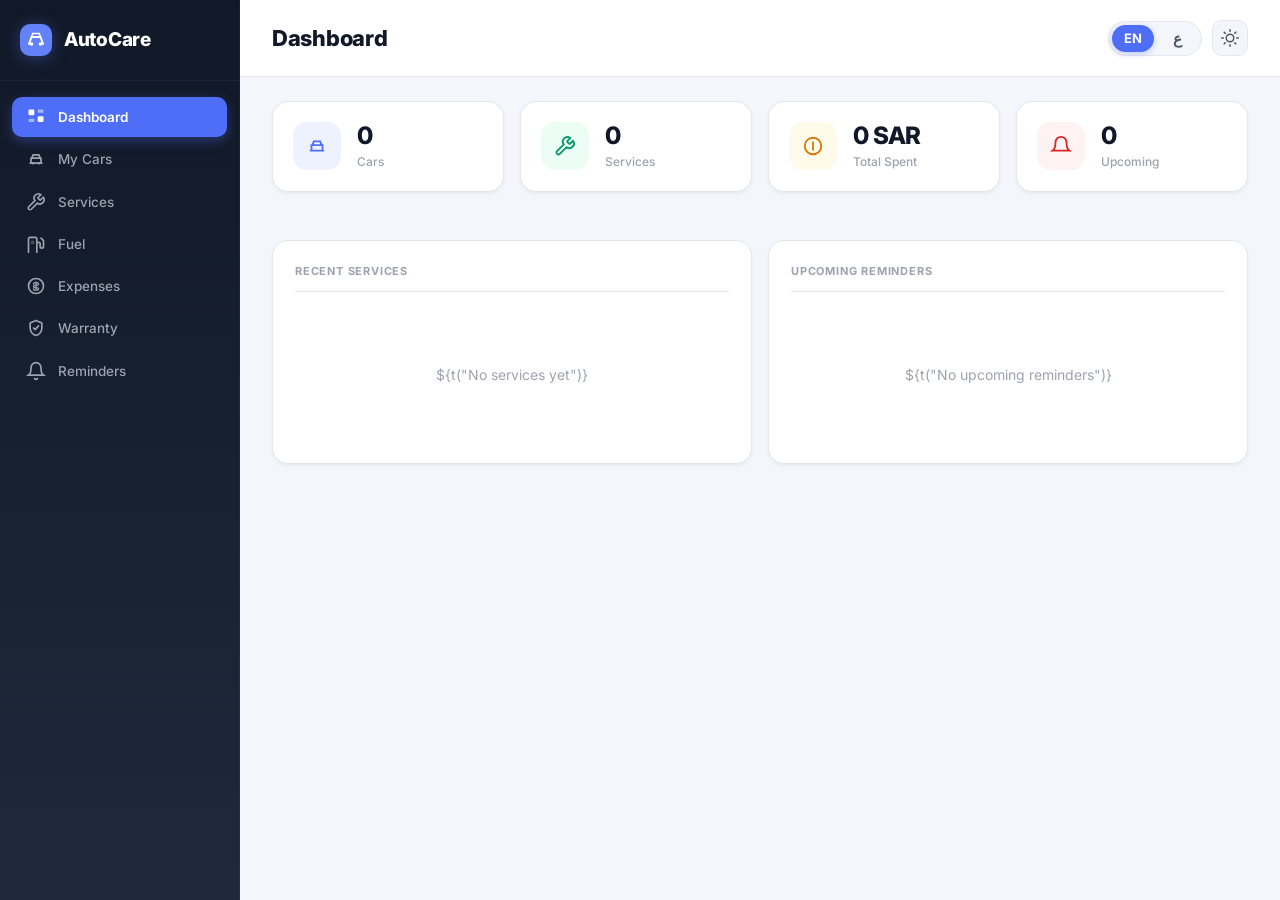
==== commit c9653636: "Put language, theme and car controls in the header, and finish the Arabic The Arabic option existed " ====
--- a/index.html
+++ b/index.html
@@ -39,21 +39,21 @@
                 <li><a href="#" class="nav-link" data-page="warranty"><svg class="nav-svg" viewBox="0 0 24 24"><path d="M12 3l7 3v6c0 4.2-3 8-7 9-4-1-7-4.8-7-9V6l7-3z" stroke="currentColor" stroke-width="2" fill="none" stroke-linejoin="round"/><path d="M9 12l2 2 4-4.5" stroke="currentColor" stroke-width="2" fill="none" stroke-linecap="round" stroke-linejoin="round"/></svg><span data-i18n="Warranty">Warranty</span></a></li>
                 <li><a href="#" class="nav-link" data-page="reminders"><svg class="nav-svg" viewBox="0 0 24 24"><path d="M18 8A6 6 0 006 8c0 7-3 9-3 9h18s-3-2-3-9M13.73 21a2 2 0 01-3.46 0" stroke="currentColor" stroke-width="2" fill="none" stroke-linecap="round"/></svg><span data-i18n="Reminders">Reminders</span></a></li>
             </ul>
-            <div class="sidebar-footer">
-                <select id="car-selector" class="car-select">
-                    <option value="all">All Cars</option>
-                </select>
-                <button class="theme-toggle" id="theme-toggle" title="Toggle dark mode">
-                    <svg class="sun-icon" viewBox="0 0 24 24" width="18" height="18"><circle cx="12" cy="12" r="5" stroke="currentColor" stroke-width="2" fill="none"/><path d="M12 1v2M12 21v2M4.22 4.22l1.42 1.42M18.36 18.36l1.42 1.42M1 12h2M21 12h2M4.22 19.78l1.42-1.42M18.36 5.64l1.42-1.42" stroke="currentColor" stroke-width="2" stroke-linecap="round"/></svg>
-                    <svg class="moon-icon" viewBox="0 0 24 24" width="18" height="18"><path d="M21 12.79A9 9 0 1111.21 3a7 7 0 009.79 9.79z" stroke="currentColor" stroke-width="2" fill="none" stroke-linecap="round"/></svg>
-                </button>
-            </div>
         </nav>
 
         <main class="content">
             <header class="content-header">
                 <h2 id="page-title">Dashboard</h2>
                 <div class="header-actions">
+                    <div class="lang-switch" role="group" aria-label="Language">
+                        <button type="button" class="lang-btn" data-lang="en">EN</button>
+                        <button type="button" class="lang-btn" data-lang="ar">ع</button>
+                    </div>
+                    <button class="theme-toggle" id="theme-toggle" title="Dark mode">
+                        <svg class="sun-icon" viewBox="0 0 24 24" width="18" height="18"><circle cx="12" cy="12" r="5" stroke="currentColor" stroke-width="2" fill="none"/><path d="M12 1v2M12 21v2M4.22 4.22l1.42 1.42M18.36 18.36l1.42 1.42M1 12h2M21 12h2M4.22 19.78l1.42-1.42M18.36 5.64l1.42-1.42" stroke="currentColor" stroke-width="2" stroke-linecap="round"/></svg>
+                        <svg class="moon-icon" viewBox="0 0 24 24" width="18" height="18"><path d="M21 12.79A9 9 0 1111.21 3a7 7 0 009.79 9.79z" stroke="currentColor" stroke-width="2" fill="none" stroke-linecap="round"/></svg>
+                    </button>
+                    <select id="car-selector" class="car-select"><option value="all">All Cars</option></select>
                     <button id="add-btn" class="btn btn-primary" style="display:none;">+ Add New</button>
                 </div>
             </header>
--- a/styles.css
+++ b/styles.css
@@ -1897,3 +1897,79 @@
 }
 .search-bar input:focus { outline: none; border-color: var(--primary); box-shadow: 0 0 0 3px var(--primary-glow); }
 .search-count { font-size: 12px; font-weight: 600; color: var(--text3); flex-shrink: 0; min-width: 40px; text-align: center; }
+
+/* ══════════════════════════════════════════════════
+   HEADER CONTROLS (language / theme / car)
+   These used to live in the sidebar footer, which is hidden on phones —
+   so on mobile they were unreachable. They belong in the header.
+   ══════════════════════════════════════════════════ */
+.header-actions { display: flex; align-items: center; gap: 10px; flex-wrap: wrap; justify-content: flex-end; }
+
+.lang-switch {
+    display: inline-flex;
+    background: var(--bg);
+    border: 1px solid var(--border);
+    border-radius: 999px;
+    padding: 3px;
+    gap: 2px;
+}
+.lang-btn {
+    min-width: 42px;
+    padding: 6px 12px;
+    border: none;
+    border-radius: 999px;
+    background: transparent;
+    color: var(--text2);
+    font-family: inherit;
+    font-size: 13px;
+    font-weight: 700;
+    line-height: 1;
+    cursor: pointer;
+    transition: var(--transition);
+    -webkit-tap-highlight-color: transparent;
+}
+.lang-btn:hover { color: var(--text); }
+.lang-btn.active {
+    background: var(--primary);
+    color: #fff;
+    box-shadow: 0 2px 6px rgba(79,110,247,.3);
+}
+/* the Arabic glyph needs a touch more size to match EN optically */
+.lang-btn[data-lang="ar"] { font-size: 15px; font-family: 'Noto Sans Arabic', inherit; }
+
+/* header versions of the controls that moved out of the sidebar */
+.content-header .theme-toggle {
+    background: var(--bg);
+    border: 1px solid var(--border);
+    color: var(--text2);
+    border-radius: var(--radius-sm);
+    padding: 8px;
+}
+.content-header .theme-toggle:hover { background: var(--bg2); color: var(--text); }
+.content-header .car-select {
+    background: var(--bg);
+    color: var(--text);
+    border: 1px solid var(--border);
+    max-width: 190px;
+}
+.content-header .car-select:hover { border-color: var(--border-strong); }
+.content-header .car-select option { background: var(--card); color: var(--text); }
+
+@media (max-width: 480px) {
+    .content-header { flex-wrap: wrap; gap: 10px; }
+    .content-header h2 { flex: 1 1 auto; min-width: 0; }
+    .header-actions { gap: 8px; }
+    .lang-btn { min-width: 38px; padding: 6px 10px; font-size: 12.5px; }
+    .content-header .car-select { flex: 1 1 100%; max-width: none; }
+}
+
+/* Mixed number + Arabic text: isolate so digits keep their own direction */
+[dir="rtl"] bdi { unicode-bidi: isolate; }
+[dir="rtl"] .health-car-year,
+[dir="rtl"] .stat-trend,
+[dir="rtl"] .ac-item-sub,
+[dir="rtl"] .rec-detail,
+[dir="rtl"] .rec-next,
+[dir="rtl"] .odo-block-sub,
+[dir="rtl"] .trash-sub,
+[dir="rtl"] .insight-nums { unicode-bidi: plaintext; }
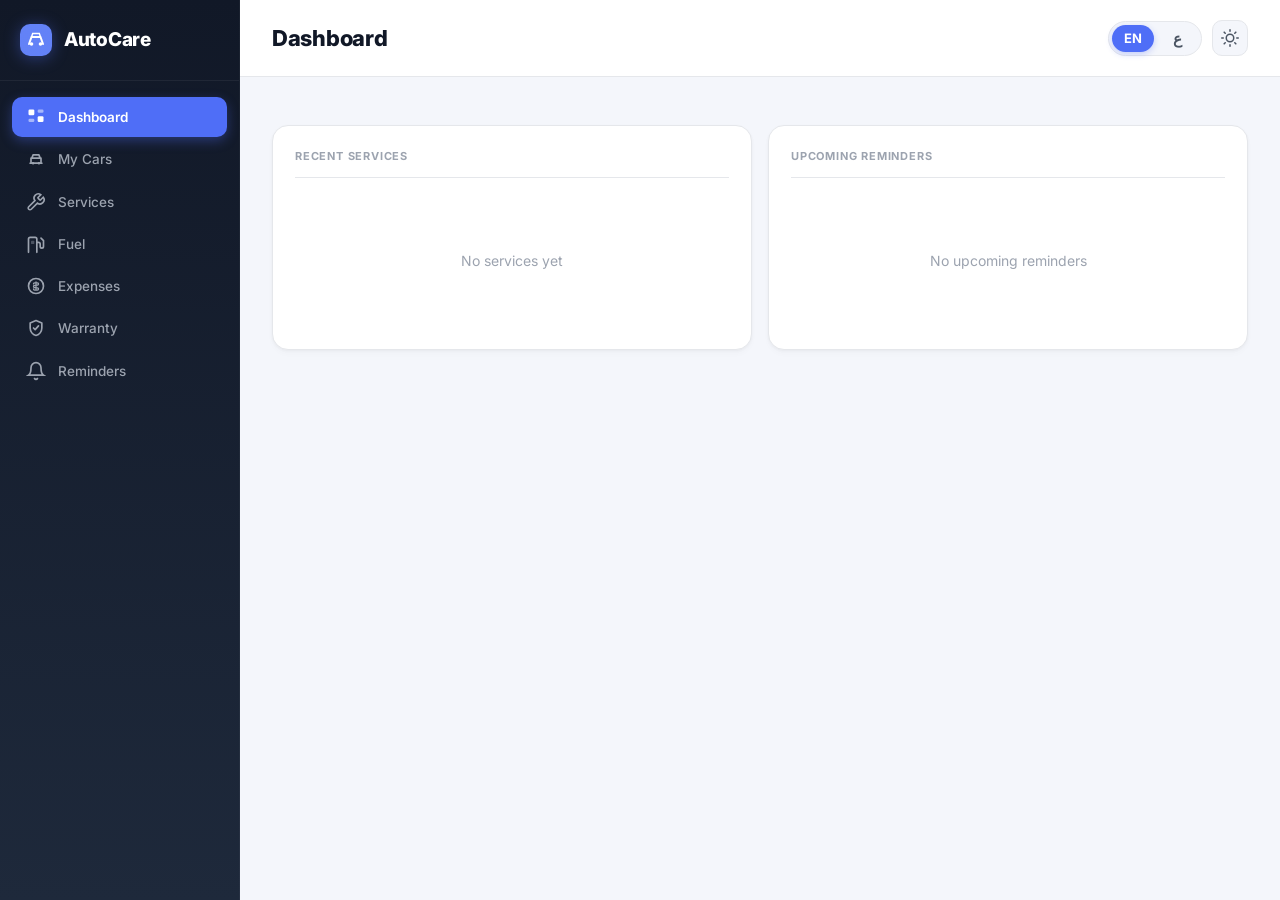
==== commit 1c1d6e8d: "Dashboard in the new design direction, plus the fuel contradiction fix Not pushed. The design direct" ====
--- a/index.html
+++ b/index.html
@@ -61,14 +61,16 @@
             <div id="page-content" class="page-content">
                 <!-- Dashboard Page -->
                 <div id="page-dashboard" class="page active">
+                    <div id="nd-dash"></div>
                     <div id="action-center"></div>
-                    <div class="stats-grid">
+                    <div class="stats-grid" id="legacy-stats" hidden>
                         <div class="stat-card"><div class="stat-icon blue"><svg viewBox="0 0 24 24" width="22" height="22"><path d="M5 17h14M7 11l1.5-4h7L17 11M6 17V11h12v6" stroke="currentColor" stroke-width="2" fill="none" stroke-linecap="round"/></svg></div><div class="stat-info"><span class="stat-value" id="stat-cars">0</span><span class="stat-label" data-i18n="Cars">Cars</span></div></div>
                         <div class="stat-card"><div class="stat-icon green"><svg viewBox="0 0 24 24" width="22" height="22"><path d="M14.7 6.3a1 1 0 000 1.4l1.6 1.6a1 1 0 001.4 0l3-3a5 5 0 01-7 7l-7.4 7.4a2.1 2.1 0 01-3-3L10.7 10.3a5 5 0 017-7l-3 3z" stroke="currentColor" stroke-width="2" fill="none"/></svg></div><div class="stat-info"><span class="stat-value" id="stat-services">0</span><span class="stat-label" data-i18n="Services">Services</span></div></div>
                         <div class="stat-card"><div class="stat-icon orange"><svg viewBox="0 0 24 24" width="22" height="22"><circle cx="12" cy="12" r="9" stroke="currentColor" stroke-width="2" fill="none"/><path d="M12 7v10" stroke="currentColor" stroke-width="2"/></svg></div><div class="stat-info"><span class="stat-value" id="stat-expenses">0 SAR</span><span class="stat-label" data-i18n="Total Spent">Total Spent</span></div></div>
                         <div class="stat-card"><div class="stat-icon red"><svg viewBox="0 0 24 24" width="22" height="22"><path d="M18 8A6 6 0 006 8c0 7-3 9-3 9h18s-3-2-3-9" stroke="currentColor" stroke-width="2" fill="none"/></svg></div><div class="stat-info"><span class="stat-value" id="stat-reminders">0</span><span class="stat-label" data-i18n="Upcoming">Upcoming</span></div></div>
                     </div>
                     <div id="car-health-section" class="car-health-grid"></div>
+                    <div id="documents-section"></div>
                     <div id="quick-actions" class="quick-actions"></div>
                     <div id="analytics-section"></div>
                     <div id="forecast-section"></div>
--- a/styles.css
+++ b/styles.css
@@ -1973,3 +1973,238 @@
 [dir="rtl"] .odo-block-sub,
 [dir="rtl"] .trash-sub,
 [dir="rtl"] .insight-nums { unicode-bidi: plaintext; }
+
+/* Inspection result shown under the Fahes document row */
+.insp-note{display:block;margin-top:2px;font-weight:600}
+.insp-note.pass{color:var(--green)}
+.insp-note.advisory{color:var(--orange)}
+.insp-note.fail{color:var(--red)}
+
+/* ══════════════════════════════════════════════════
+   DOCUMENTS CARD — insurance, istimara, inspection
+   Big tap targets, status readable at a glance.
+   ══════════════════════════════════════════════════ */
+.docs-card{
+    background:var(--card);border:1px solid var(--border);border-radius:var(--radius);
+    box-shadow:var(--shadow);padding:18px 18px 8px;margin-bottom:24px;
+}
+.docs-head{display:flex;align-items:baseline;justify-content:space-between;gap:10px;margin-bottom:12px}
+.docs-title{
+    font-size:11px;font-weight:700;text-transform:uppercase;
+    letter-spacing:.8px;color:var(--text3);
+}
+.docs-car{font-size:12px;color:var(--text3)}
+.docs-list{display:flex;flex-direction:column}
+.doc-row{
+    display:flex;align-items:center;gap:14px;width:100%;
+    padding:14px 4px;background:none;border:none;border-top:1px solid var(--border2);
+    font-family:inherit;text-align:inherit;cursor:pointer;transition:var(--transition);
+    -webkit-tap-highlight-color:transparent;
+}
+.doc-row:first-child{border-top:none}
+.doc-row:hover{background:var(--bg)}
+.doc-row:active{background:var(--bg2)}
+.doc-icon{
+    width:40px;height:40px;border-radius:11px;flex-shrink:0;
+    display:flex;align-items:center;justify-content:center;
+    background:var(--bg2);color:var(--text3);
+}
+.doc-valid   .doc-icon{background:var(--green-bg);color:var(--green)}
+.doc-soon    .doc-icon{background:var(--orange-bg);color:var(--orange)}
+.doc-expired .doc-icon{background:var(--red-bg);color:var(--red)}
+.doc-missing .doc-icon{background:var(--blue-bg);color:var(--blue)}
+.doc-text{flex:1;min-width:0;display:flex;flex-direction:column;gap:1px}
+.doc-name{font-size:14.5px;font-weight:600;color:var(--text)}
+.doc-sub{font-size:12px;color:var(--text3);unicode-bidi:plaintext}
+.doc-badge{
+    flex-shrink:0;padding:4px 11px;border-radius:20px;
+    font-size:11.5px;font-weight:700;border:1px solid transparent;
+}
+.doc-intro{font-size:13px;color:var(--text3);margin-bottom:16px;line-height:1.55}
+.rec-row-tap{cursor:pointer;transition:var(--transition)}
+.rec-row-tap:hover{background:var(--bg)}
+@media (max-width:480px){
+    .docs-card{padding:16px 14px 6px}
+    .doc-row{padding:15px 2px;gap:12px}
+    .doc-icon{width:38px;height:38px}
+}
+
+/* Derived read-out: a value the app works out, shown so it can be checked */
+.derived{
+    display:flex;align-items:baseline;flex-wrap:wrap;gap:8px;
+    margin:0 0 16px;padding:12px 14px;
+    background:var(--accent-soft,var(--blue-bg));border:1px solid var(--blue-border);
+    border-radius:var(--radius-sm);
+}
+.derived-label{
+    font-size:10.5px;font-weight:700;text-transform:uppercase;
+    letter-spacing:.9px;color:var(--blue);
+}
+.derived-value{
+    font-size:16px;font-weight:700;color:var(--text);
+    font-variant-numeric:tabular-nums;unicode-bidi:plaintext;
+}
+.derived-note{font-size:11.5px;color:var(--text3)}
+.derived-warn{background:var(--orange-bg);border-color:var(--orange-border)}
+.derived-warn .derived-label{color:var(--orange)}
+.derived-warn .derived-value{font-size:13.5px;font-weight:600;color:var(--orange)}
+
+/* ── Service picker: due row, then groups ───────────────────────────────
+   Grouping is presentation only. The chip values are data keys and never
+   change; see Recommendations.GROUPS. */
+.svc-picker { display: flex; flex-direction: column; gap: 14px; }
+.svc-group-head, .svc-due-head {
+    font-size: 11px; font-weight: 600; letter-spacing: .07em; text-transform: uppercase;
+    color: var(--text3); margin-bottom: 9px;
+}
+.svc-due {
+    background: var(--orange-bg); border: 1px solid var(--orange-border);
+    border-radius: 11px; padding: 11px 12px;
+}
+.svc-due-head { color: var(--orange); margin-bottom: 9px; }
+.svc-dot {
+    display: inline-block; width: 7px; height: 7px; border-radius: 50%;
+    margin-inline-end: 6px; vertical-align: middle;
+}
+.svc-dot-red { background: var(--red); }
+.svc-dot-amber { background: var(--orange); }
+.svc-tag { font-size: 10.5px; font-weight: 400; color: var(--text3); margin-inline-start: 6px; }
+.service-chip input:checked + .service-chip-label .svc-tag { color: var(--primary); }
+
+/* Running-cost split. Fuel is estimated from a setting, never logged, so the
+   two halves are shown separately rather than silently summed. */
+.cost-split {
+    font-size: 11.5px; color: var(--text3); margin-top: 4px; line-height: 1.5;
+}
+.cost-split b { color: var(--text2); font-weight: 600; }
+
+/* Backfill: one row per service with no record yet. */
+.backfill-list { display: flex; flex-direction: column; gap: 10px; margin-bottom: 12px; }
+.backfill-row {
+    display: flex; flex-direction: column; gap: 6px;
+    padding: 10px 12px; border: 1px solid var(--border); border-radius: 10px; background: var(--bg);
+}
+.backfill-name { font-size: 13px; font-weight: 600; color: var(--text); }
+.backfill-inputs { display: grid; grid-template-columns: 1fr 1fr; gap: 8px; }
+.backfill-inputs input { width: 100%; }
+
+/* Tyre state on the car card — coloured by whichever runs out first, km or age. */
+.tyre-state.red { color: var(--red); font-weight: 600; }
+.tyre-state.orange { color: var(--orange); font-weight: 600; }
+.tyre-state.green { color: var(--text2); }
+
+/* Trip planner — cost first, then anything that runs out while you are away. */
+.trip-return { display: flex; align-items: center; gap: 8px; font-size: 13px; color: var(--text2);
+               padding: 10px 0; cursor: pointer; }
+.trip-return input { width: auto; margin: 0; }
+.trip-cost { background: var(--primary-light); border-radius: 12px; padding: 14px 16px; margin: 4px 0 12px; }
+.trip-cost-main { font-size: 28px; font-weight: 700; color: var(--primary); line-height: 1.1; }
+.trip-cost-main small { font-size: 14px; font-weight: 600; }
+.trip-cost-sub { font-size: 12px; color: var(--text2); margin-top: 4px; }
+.trip-item { border-inline-start: 3px solid var(--border); padding: 9px 0 9px 12px;
+             padding-inline-start: 12px; margin-bottom: 8px; }
+.trip-item-title { font-size: 13.5px; font-weight: 600; color: var(--text); }
+.trip-item-sub { font-size: 12px; color: var(--text3); margin-top: 2px; }
+.trip-bad { border-inline-start-color: var(--red); }
+.trip-bad .trip-item-title { color: var(--red); }
+.trip-warn { border-inline-start-color: var(--orange); }
+.trip-warn .trip-item-title { color: var(--orange); }
+.trip-ok { border-inline-start-color: var(--green); }
+.trip-unknown { border-inline-start-color: var(--blue); }
+
+/* Spend summary. Total is the sum of the parts beneath it, so it leads and they
+   sit under it — three equal cards showing Total, Maintenance and Fuel repeated
+   the same number twice whenever fuel was unlogged. */
+.spend-summary { grid-column: 1 / -1; background: var(--card); border: 1px solid var(--border);
+                 border-radius: 14px; padding: 16px 18px; }
+.spend-total { display: flex; flex-direction: column; gap: 2px; }
+.spend-total-value { font-size: 30px; font-weight: 700; color: var(--text); line-height: 1.1;
+                     font-variant-numeric: tabular-nums; }
+.spend-total-value small { font-size: 15px; font-weight: 600; color: var(--text2); }
+.spend-total-label { font-size: 12.5px; color: var(--text3); }
+.spend-parts { display: flex; gap: 22px; margin-top: 14px; padding-top: 12px;
+               border-top: 1px solid var(--border2); }
+.spend-part { display: flex; flex-direction: column; gap: 1px; }
+.spend-part-label { font-size: 11.5px; color: var(--text3); }
+.spend-part-value { font-size: 16px; font-weight: 600; color: var(--text2);
+                    font-variant-numeric: tabular-nums; }
+.spend-note { font-size: 11.5px; color: var(--text3); margin-top: 10px; line-height: 1.5; }
+
+/* ═══════════════════════════════════════════════════════════════════════
+   NEW DIRECTION — dashboard preview only.
+   Grounded in the subject rather than a generic dashboard kit: Saudi highway
+   signage supplies the accent, and instrument-cluster convention supplies the
+   status colours, where amber and red already mean something to a driver.
+   The accent is therefore never used for status, which is what stopped the
+   brand indigo from standing in for a warning.
+   ═══════════════════════════════════════════════════════════════════════ */
+:root {
+    --nd-ground: #F0F0EC;      /* warm-grey paper, not the cream-and-serif cliche */
+    --nd-surface: #FFFFFF;
+    --nd-ink: #16181A;
+    --nd-ink-2: #5B6167;
+    --nd-ink-3: #8B9198;
+    --nd-rule: #DEDED8;
+    --nd-accent: #14425C;      /* motorway sign blue; also, aptly, petrol */
+    --nd-good: #1B7F4B;
+    --nd-warn: #B45309;
+    --nd-crit: #B42318;
+}
+[data-theme="dark"] {
+    --nd-ground: #14161A; --nd-surface: #1C1F24; --nd-ink: #ECEFF2;
+    --nd-ink-2: #A3ABB4; --nd-ink-3: #79828C; --nd-rule: #2B3037;
+    --nd-accent: #7FB2CE; --nd-good: #4EAE7C; --nd-warn: #E0A34A; --nd-crit: #E4776B;
+}
+
+/* The odometer is the hero. Every due date, projection and cost in this app is
+   derived from it, and it was buried inside a car card. One bold element. */
+.odo-hero { background: var(--nd-surface); border: 1px solid var(--nd-rule);
+            border-radius: 16px; padding: 20px 20px 18px; margin-bottom: 14px; }
+.odo-hero-top { display: flex; align-items: baseline; justify-content: space-between; gap: 12px; }
+/* A reading plus its unit is one LTR quantity in either language, so the pair is
+   pinned to ltr and spaced with a gap rather than a directional margin — under
+   RTL the margin landed on the wrong side and the space collapsed. */
+.odo-figure { display: flex; align-items: baseline; gap: 8px; direction: ltr; }
+.odo-reading { font-size: clamp(38px, 12vw, 52px); font-weight: 600; letter-spacing: -0.02em;
+               line-height: 1; color: var(--nd-ink); font-variant-numeric: tabular-nums; }
+.odo-unit { font-size: 16px; font-weight: 500; color: var(--nd-ink-3); }
+.odo-est { font-size: 12.5px; color: var(--nd-ink-3); margin-top: 8px; line-height: 1.5; }
+.odo-car { font-size: 13px; font-weight: 500; color: var(--nd-ink-2); text-align: end; }
+.odo-car span { display: block; font-size: 11.5px; color: var(--nd-ink-3); font-weight: 400; }
+.odo-update { margin-top: 14px; width: 100%; background: var(--nd-accent); color: #fff;
+              border: 0; border-radius: 10px; padding: 11px; font: 600 14px inherit; cursor: pointer; }
+.odo-update:focus-visible { outline: 2px solid var(--nd-ink); outline-offset: 2px; }
+
+/* Status list. A left rule carries severity, so colour is never the only signal —
+   position and label carry it too. No card per item, no shadow, no eyebrow. */
+.nd-list { background: var(--nd-surface); border: 1px solid var(--nd-rule);
+           border-radius: 16px; padding: 6px 18px; margin-bottom: 14px; }
+.nd-row { display: flex; align-items: flex-start; gap: 12px; padding: 14px 0;
+          border-bottom: 1px solid var(--nd-rule); }
+.nd-row:last-child { border-bottom: 0; }
+.nd-bar { width: 3px; align-self: stretch; border-radius: 2px; background: var(--nd-rule); flex: none; }
+.nd-crit .nd-bar { background: var(--nd-crit); }
+.nd-warn .nd-bar { background: var(--nd-warn); }
+.nd-ok .nd-bar { background: var(--nd-good); }
+.nd-unknown .nd-bar { background: var(--nd-ink-3); }
+.nd-body { flex: 1; min-width: 0; }
+.nd-title { font-size: 14.5px; font-weight: 600; color: var(--nd-ink); line-height: 1.35; }
+.nd-sub { font-size: 12.5px; color: var(--nd-ink-2); margin-top: 3px; line-height: 1.5; }
+.nd-act { flex: none; background: none; border: 1px solid var(--nd-rule); border-radius: 8px;
+          padding: 7px 12px; font: 600 12.5px inherit; color: var(--nd-ink); cursor: pointer; }
+.nd-act:focus-visible { outline: 2px solid var(--nd-accent); outline-offset: 2px; }
+.nd-head { display: flex; align-items: baseline; justify-content: space-between;
+           padding: 14px 0 2px; border-bottom: 1px solid var(--nd-rule); }
+.nd-head h3 { margin: 0; font-size: 15px; font-weight: 600; color: var(--nd-ink); }
+.nd-head-meta { font-size: 12px; color: var(--nd-ink-3); font-variant-numeric: tabular-nums; }
+
+/* Running cost: one figure, its parts underneath. Not three equal cards. */
+.nd-cost { display: flex; align-items: baseline; gap: 10px; padding: 14px 0 4px; }
+.nd-cost-value { font-size: 26px; font-weight: 600; color: var(--nd-ink);
+                 font-variant-numeric: tabular-nums; letter-spacing: -0.01em; }
+.nd-cost-unit { font-size: 13px; color: var(--nd-ink-3); }
+.nd-cost-parts { font-size: 12px; color: var(--nd-ink-2); padding-bottom: 14px;
+                 font-variant-numeric: tabular-nums; }
+
+/* The legacy stat grid sets display:grid, which outranks the hidden attribute. */
+.stats-grid[hidden] { display: none; }
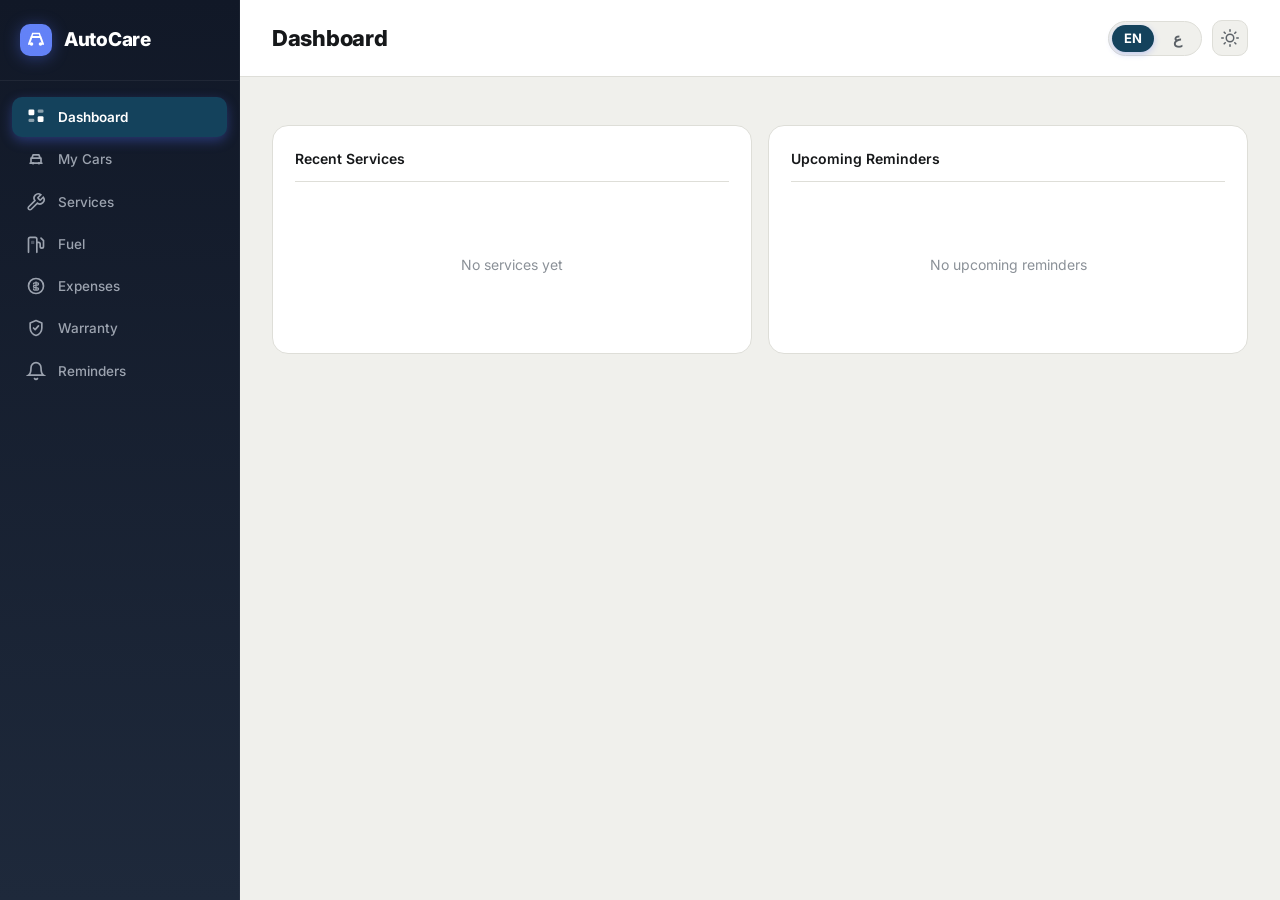
==== commit 24a2a8c0: "Fix the bugs found running the owner's real backup through the app Moved the clock forward on his 5 " ====
--- a/index.html
+++ b/index.html
@@ -137,7 +137,11 @@
         navigator.serviceWorker.addEventListener('controllerchange', function () {
             if (!hadController || reloaded) return;
             reloaded = true;
-            location.reload();
+            // A new version can take over moments after opening. Reloading then threw
+            // away whatever was being typed, so wait for the form to close.
+            var modal = document.getElementById('modal');
+            if (modal && modal.style.display !== 'none') window.__reloadAfterModal = true;
+            else location.reload();
         });
         navigator.serviceWorker.register('sw.js', { updateViaCache: 'none' })
             .then(function (reg) { reg.update(); })
--- a/styles.css
+++ b/styles.css
@@ -6,26 +6,26 @@
 
 :root {
     /* Primary */
-    --primary: #4f6ef7;
-    --primary-hover: #3b5de7;
-    --primary-light: #eef2ff;
-    --primary-glow: rgba(79, 110, 247, .15);
+    --primary: #14425C;          /* motorway-sign blue; never used for status */
+    --primary-hover: #0E3247;
+    --primary-light: #E4EDF2;
+    --primary-glow: rgba(20, 66, 92, .16);
 
     /* Surfaces */
-    --bg: #f4f6fb;
-    --bg2: #eaecf5;
+    --bg: #F0F0EC;               /* warm-grey paper, not the cream cliche */
+    --bg2: #E6E6E1;
     --card: #ffffff;
-    --card-hover: #fafbff;
+    --card-hover: #FAFAF7;
 
     /* Typography */
-    --text: #111827;
-    --text2: #4b5563;
-    --text3: #9ca3af;
+    --text: #16181A;
+    --text2: #5B6167;
+    --text3: #8B9198;
 
     /* Borders */
-    --border: #e5e7eb;
-    --border2: #f3f4f6;
-    --border-strong: #d1d5db;
+    --border: #DEDED8;
+    --border2: #EAEAE4;
+    --border-strong: #C8C8C0;
 
     /* Sidebar */
     --sidebar-bg: linear-gradient(180deg, #111827 0%, #1e293b 100%);
@@ -33,18 +33,18 @@
     --sidebar-active: #ffffff;
 
     /* Semantic */
-    --green: #059669;
+    --green: #1B7F4B;
     --green-bg: #ecfdf5;
     --green-border: #a7f3d0;
-    --orange: #d97706;
+    --orange: #B45309;
     --orange-bg: #fffbeb;
     --orange-border: #fde68a;
-    --red: #dc2626;
+    --red: #B42318;
     --red-bg: #fef2f2;
     --red-border: #fecaca;
-    --blue: #4f6ef7;
-    --blue-bg: #eef2ff;
-    --blue-border: #c7d2fe;
+    --blue: #14425C;
+    --blue-bg: #E4EDF2;
+    --blue-border: #BBCEDA;
 
     /* Shape */
     --radius: 16px;
@@ -52,10 +52,10 @@
     --radius-xs: 6px;
 
     /* Elevation */
-    --shadow-xs: 0 1px 2px rgba(0,0,0,.04);
-    --shadow: 0 1px 3px rgba(0,0,0,.04), 0 4px 6px rgba(0,0,0,.02);
-    --shadow-md: 0 4px 8px rgba(0,0,0,.04), 0 12px 24px rgba(0,0,0,.06);
-    --shadow-lg: 0 8px 16px rgba(0,0,0,.06), 0 24px 48px rgba(0,0,0,.08);
+    --shadow-xs: none;
+    --shadow: none;
+    --shadow-md: 0 1px 2px rgba(22,24,26,.05);
+    --shadow-lg: 0 8px 28px rgba(22,24,26,.12);
 
     /* Motion */
     --ease: cubic-bezier(.4, 0, .2, 1);
@@ -64,16 +64,16 @@
 }
 
 [data-theme="dark"] {
-    --bg: #0c1222;
-    --bg2: #151d30;
-    --card: #182136;
-    --card-hover: #1c2844;
-    --text: #f0f4f8;
-    --text2: #94a3b8;
-    --text3: #64748b;
-    --border: #253049;
-    --border2: #1e293b;
-    --border-strong: #334155;
+    --bg: #14161A;
+    --bg2: #1A1D22;
+    --card: #1C1F24;
+    --card-hover: #22262C;
+    --text: #ECEFF2;
+    --text2: #A3ABB4;
+    --text3: #79828C;
+    --border: #2B3037;
+    --border2: #23272D;
+    --border-strong: #3A4048;
     --sidebar-bg: linear-gradient(180deg, #070d1a 0%, #0c1222 100%);
     --primary-light: #1e2d5f;
     --primary-glow: rgba(79, 110, 247, .12);
@@ -468,14 +468,12 @@
     border: 1px solid var(--border);
 }
 .card h3 {
-    font-size: 11px;
-    font-weight: 700;
+    font-size: 14px;
+    font-weight: 600;
     margin-bottom: 16px;
     padding-bottom: 12px;
     border-bottom: 1px solid var(--border);
-    color: var(--text3);
-    text-transform: uppercase;
-    letter-spacing: .8px;
+    color: var(--text);
 }
 .card-body { min-height: 60px; }
 .dashboard-grid { display: grid; grid-template-columns: 1fr 1fr; gap: 16px; }
@@ -528,10 +526,10 @@
     border-top: 1px solid var(--border);
 }
 .car-recs-title {
-    font-size: 10px;
-    font-weight: 700;
-    text-transform: uppercase;
-    letter-spacing: .8px;
+    font-size: 13px;
+    font-weight: 600;
+    
+    
     color: var(--text3);
     margin-bottom: 10px;
 }
@@ -577,11 +575,9 @@
 }
 th {
     background: var(--bg);
-    font-weight: 700;
-    color: var(--text3);
-    font-size: 10.5px;
-    text-transform: uppercase;
-    letter-spacing: .8px;
+    font-weight: 600;
+    color: var(--text2);
+    font-size: 12.5px;
     border-bottom: 1px solid var(--border);
 }
 td { border-bottom: 1px solid var(--border2); }
@@ -812,12 +808,10 @@
     margin-bottom: 16px;
 }
 .chart-container h3 {
-    font-size: 11px;
-    font-weight: 700;
-    color: var(--text3);
+    font-size: 14px;
+    font-weight: 600;
+    color: var(--text);
     margin-bottom: 16px;
-    text-transform: uppercase;
-    letter-spacing: .8px;
 }
 .bar-chart {
     display: flex;
@@ -834,12 +828,15 @@
     height: 100%;
     justify-content: flex-end;
 }
+/* Thin mark, 4px rounded data-end, square where it meets the baseline. The
+   gradient was decoration: a bar's job is length, and a fill that changes value
+   down its own height fights that. */
 .bar {
     width: 100%;
-    max-width: 44px;
-    background: linear-gradient(180deg, var(--primary) 0%, #3b5de7 100%);
-    border-radius: 8px 8px 2px 2px;
-    min-height: 4px;
+    max-width: 34px;
+    background: var(--primary);
+    border-radius: 4px 4px 0 0;
+    min-height: 3px;
     transition: height .5s var(--ease);
 }
 .bar-label {
@@ -848,15 +845,22 @@
     font-weight: 500;
     color: var(--text3);
 }
+/* A number on every bar is noise — the eye reads length, and the labels collided.
+   Only the tallest keeps its value; the rest are available on hover. */
 .bar-value {
     font-size: 11px;
-    font-weight: 700;
-    margin-bottom: 4px;
-    color: var(--text2);
-}
-.bar.fuel-bar {
-    background: linear-gradient(180deg, var(--green) 0%, #047857 100%);
-}
+    font-weight: 600;
+    margin-bottom: 5px;
+    color: var(--text3);
+    font-variant-numeric: tabular-nums;
+    visibility: hidden;
+}
+.bar-group.is-peak .bar-value,
+.bar-group:hover .bar-value,
+.bar-group:focus-within .bar-value { visibility: visible; }
+/* A baseline, so the bars sit on something rather than floating */
+.bar-chart { border-bottom: 1px solid var(--border); }
+.bar.fuel-bar { background: var(--green); }
 
 
 /* ══════════════════════════════════════════════════
@@ -995,10 +999,10 @@
     border-top: 1px solid var(--border);
 }
 .tire-info-title {
-    font-size: 10px;
-    font-weight: 700;
-    text-transform: uppercase;
-    letter-spacing: .8px;
+    font-size: 13px;
+    font-weight: 600;
+    
+    
     color: var(--text3);
     margin-bottom: 8px;
 }
@@ -1204,10 +1208,10 @@
 }
 .odo-block-main { flex: 1; min-width: 0; }
 .odo-block-label {
-    font-size: 10px;
-    font-weight: 700;
-    text-transform: uppercase;
-    letter-spacing: .8px;
+    font-size: 13px;
+    font-weight: 600;
+    
+    
     color: var(--text3);
 }
 .odo-badge {
@@ -1304,8 +1308,7 @@
 }
 .bills-head { display: flex; align-items: center; justify-content: space-between; }
 .bills-title {
-    font-size: 11px; font-weight: 700; text-transform: uppercase;
-    letter-spacing: .8px; color: var(--text3);
+    font-size: 14px; font-weight: 600; text-transform: uppercase; color: var(--text);
 }
 .bills-hint { font-size: 11px; color: var(--text3); margin: 8px 0 12px; line-height: 1.45; }
 .bill-row {
@@ -1378,8 +1381,8 @@
    WARRANTY CENTER
    ══════════════════════════════════════════════════ */
 .warranty-section-title {
-    font-size: 11px; font-weight: 700; text-transform: uppercase;
-    letter-spacing: .8px; color: var(--text3);
+    font-size: 13px; font-weight: 600; 
+     color: var(--text3);
     margin: 4px 0 14px;
 }
 .warranty-section-muted { margin-top: 28px; opacity: .75; }
@@ -1439,7 +1442,10 @@
     overflow: hidden;
 }
 .insight-bar-fill { height: 100%; border-radius: 20px; transition: width .6s var(--ease); }
-.insight-bar-fill.frequent { background: var(--blue); }
+/* "More often than the schedule asks" is a state, not a brand moment. It used the
+   accent, which made the brand colour stand in for a status. Neutral ink says
+   "noted, not wrong" — which is exactly what servicing early is. */
+.insight-bar-fill.frequent { background: var(--text3); }
 .insight-bar-fill.onschedule { background: var(--green); }
 .insight-bar-fill.stretched { background: var(--orange); }
 /* the 100% mark = the recommended interval */
@@ -1563,8 +1569,8 @@
 .own-block.own-consider { border-left-color: var(--red); }
 .own-head { display: flex; align-items: center; justify-content: space-between; gap: 10px; margin-bottom: 12px; }
 .own-title {
-    font-size: 10px; font-weight: 700; text-transform: uppercase;
-    letter-spacing: .8px; color: var(--text3);
+    font-size: 13px; font-weight: 600; 
+     color: var(--text3);
 }
 .own-stats { display: flex; gap: 10px; }
 .own-stat { flex: 1; text-align: center; }
@@ -1635,10 +1641,8 @@
     .table-container td::before {
         content: attr(data-label);
         flex-shrink: 0;
-        font-size: 10.5px;
-        font-weight: 700;
-        text-transform: uppercase;
-        letter-spacing: .6px;
+        font-size: 12.5px;
+        font-weight: 400;
         color: var(--text3);
         text-align: left;
     }
@@ -1656,6 +1660,20 @@
         justify-content: center;
         padding: 9px 12px;
         font-size: 12.5px;
+    }
+    /* Delete was a filled red block on every row, which made the destructive
+       action the loudest thing on a page of records you mostly came to read.
+       It stays reachable and still reads as dangerous, but stops shouting. */
+    .table-container td.row-actions .btn-danger {
+        flex: 0 0 auto;
+        background: transparent;
+        color: var(--red);
+        border: 1px solid var(--border);
+        box-shadow: none;
+    }
+    .table-container td.row-actions .btn-danger:hover {
+        background: var(--red-bg);
+        border-color: var(--red-border);
     }
 }
 
@@ -1990,8 +2008,7 @@
 }
 .docs-head{display:flex;align-items:baseline;justify-content:space-between;gap:10px;margin-bottom:12px}
 .docs-title{
-    font-size:11px;font-weight:700;text-transform:uppercase;
-    letter-spacing:.8px;color:var(--text3);
+    font-size:14px;font-weight:600;color:var(--text);
 }
 .docs-car{font-size:12px;color:var(--text3)}
 .docs-list{display:flex;flex-direction:column}
@@ -2054,7 +2071,7 @@
    change; see Recommendations.GROUPS. */
 .svc-picker { display: flex; flex-direction: column; gap: 14px; }
 .svc-group-head, .svc-due-head {
-    font-size: 11px; font-weight: 600; letter-spacing: .07em; text-transform: uppercase;
+    font-size: 13px; font-weight: 600;  
     color: var(--text3); margin-bottom: 9px;
 }
 .svc-due {
@@ -2208,3 +2225,37 @@
 
 /* The legacy stat grid sets display:grid, which outranks the hidden attribute. */
 .stats-grid[hidden] { display: none; }
+
+/* Postponing. The postponed block is deliberately quieter than the live list but
+   is never hidden — a job you put off twice should still be on the screen. */
+.nd-acts { display: flex; flex-direction: column; gap: 6px; flex: none; }
+.nd-act-quiet { border-color: transparent; color: var(--text2); font-weight: 500; }
+.nd-act-quiet:hover { border-color: var(--border); }
+.nd-postponed { opacity: .82; }
+.nd-later .nd-bar { background: var(--border-strong); }
+.snooze-choices { display: flex; flex-wrap: wrap; gap: 8px; margin: 4px 0 16px; }
+.snooze-choice {
+    flex: 1 1 auto; padding: 12px 14px; border: 1px solid var(--border);
+    border-radius: 10px; background: var(--card); color: var(--text);
+    font: 600 13.5px inherit; cursor: pointer; transition: var(--transition);
+}
+.snooze-choice:hover { border-color: var(--primary); color: var(--primary); }
+.snooze-choice:focus-visible { outline: 2px solid var(--primary); outline-offset: 2px; }
+
+/* Said only when it would move a due date, so it stays meaningful. */
+.odo-trend { color: var(--orange); font-weight: 600; }
+
+/* "Checked only" — an observation rather than the job being done. */
+.check-only { display: flex; align-items: center; gap: 9px; margin: 4px 0 6px;
+              font-size: 13.5px; color: var(--text2); cursor: pointer; }
+.check-only input { width: auto; margin: 0; flex: none; }
+
+/* What insurance paid, or that a repair sits outside running costs. */
+.cost-sub { display: block; font-size: 11px; font-weight: 500; color: var(--text3); margin-top: 2px; }
+/* The import choice: two big, plainly different actions. */
+.imp-choices { display: flex; flex-direction: column; gap: 6px; margin-top: 10px; }
+.imp-choices .btn { width: 100%; justify-content: center; min-height: 46px; }
+.imp-choices .field-note { margin-bottom: 10px; }
+
+.cost-cell { display: inline-block; }
+.svc-tags { display: inline-flex; flex-wrap: wrap; gap: 4px; justify-content: flex-end; }
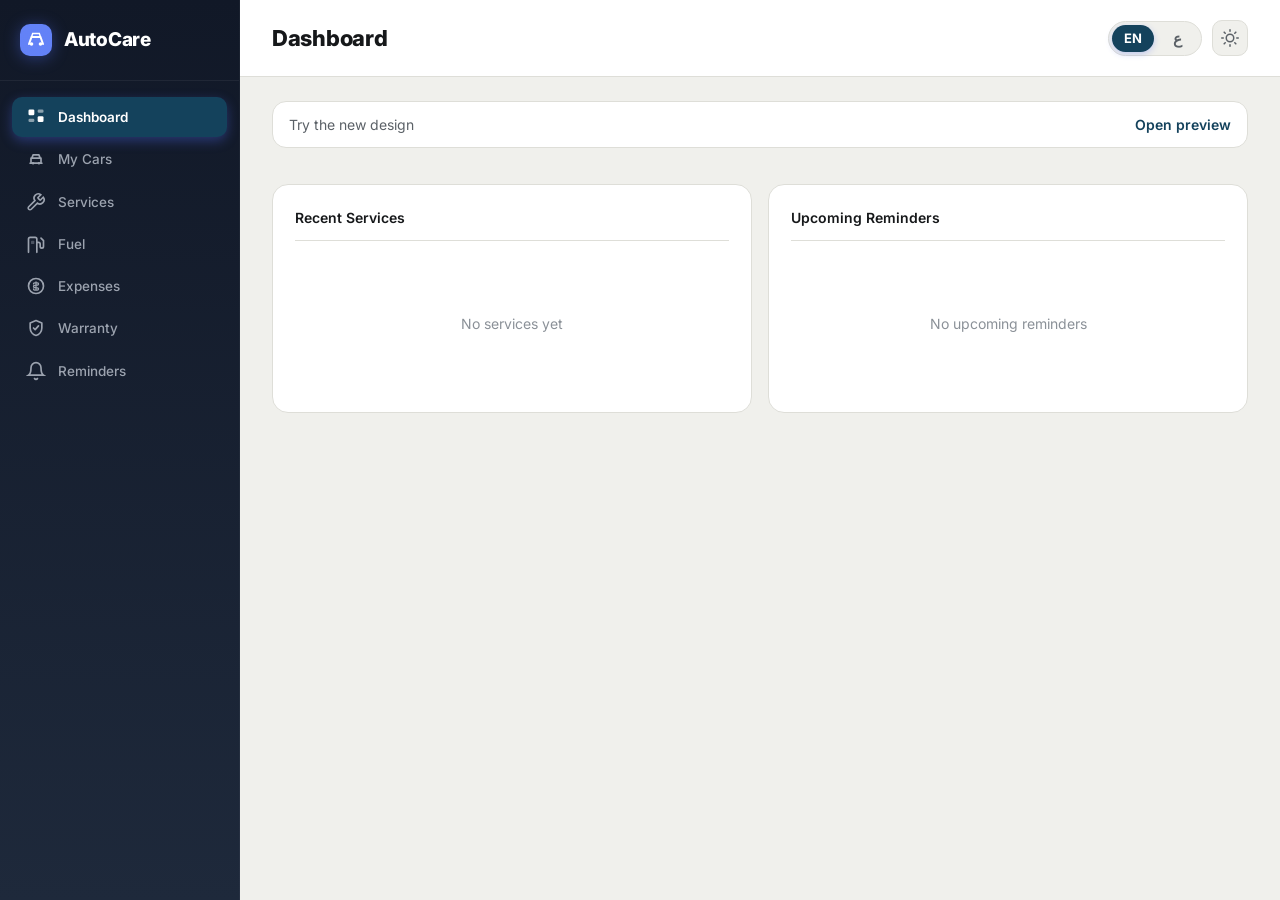
==== commit a3331daf: "Add the new Home screen as a read-only preview beside the app The owner finds the design dated. Meas" ====
--- a/index.html
+++ b/index.html
@@ -61,6 +61,7 @@
             <div id="page-content" class="page-content">
                 <!-- Dashboard Page -->
                 <div id="page-dashboard" class="page active">
+                    <a class="next-banner" href="next/"><span data-i18n="Try the new design">Try the new design</span><b data-i18n="Open preview">Open preview</b></a>
                     <div id="nd-dash"></div>
                     <div id="action-center"></div>
                     <div class="stats-grid" id="legacy-stats" hidden>
--- a/styles.css
+++ b/styles.css
@@ -2257,5 +2257,13 @@
 .imp-choices .btn { width: 100%; justify-content: center; min-height: 46px; }
 .imp-choices .field-note { margin-bottom: 10px; }
 
+/* The way in to the new design while it is being built. One quiet row; it goes
+   when the new design takes over. */
+.next-banner { display: flex; justify-content: space-between; align-items: center; gap: 12px;
+               margin-bottom: 12px; padding: 12px 16px; border-radius: 14px; text-decoration: none;
+               background: var(--nd-surface, var(--card)); border: 1px solid var(--nd-rule, var(--border));
+               color: var(--text2); font-size: 14px; }
+.next-banner b { color: var(--primary, var(--blue)); font-weight: 600; white-space: nowrap; }
+
 .cost-cell { display: inline-block; }
 .svc-tags { display: inline-flex; flex-wrap: wrap; gap: 4px; justify-content: flex-end; }
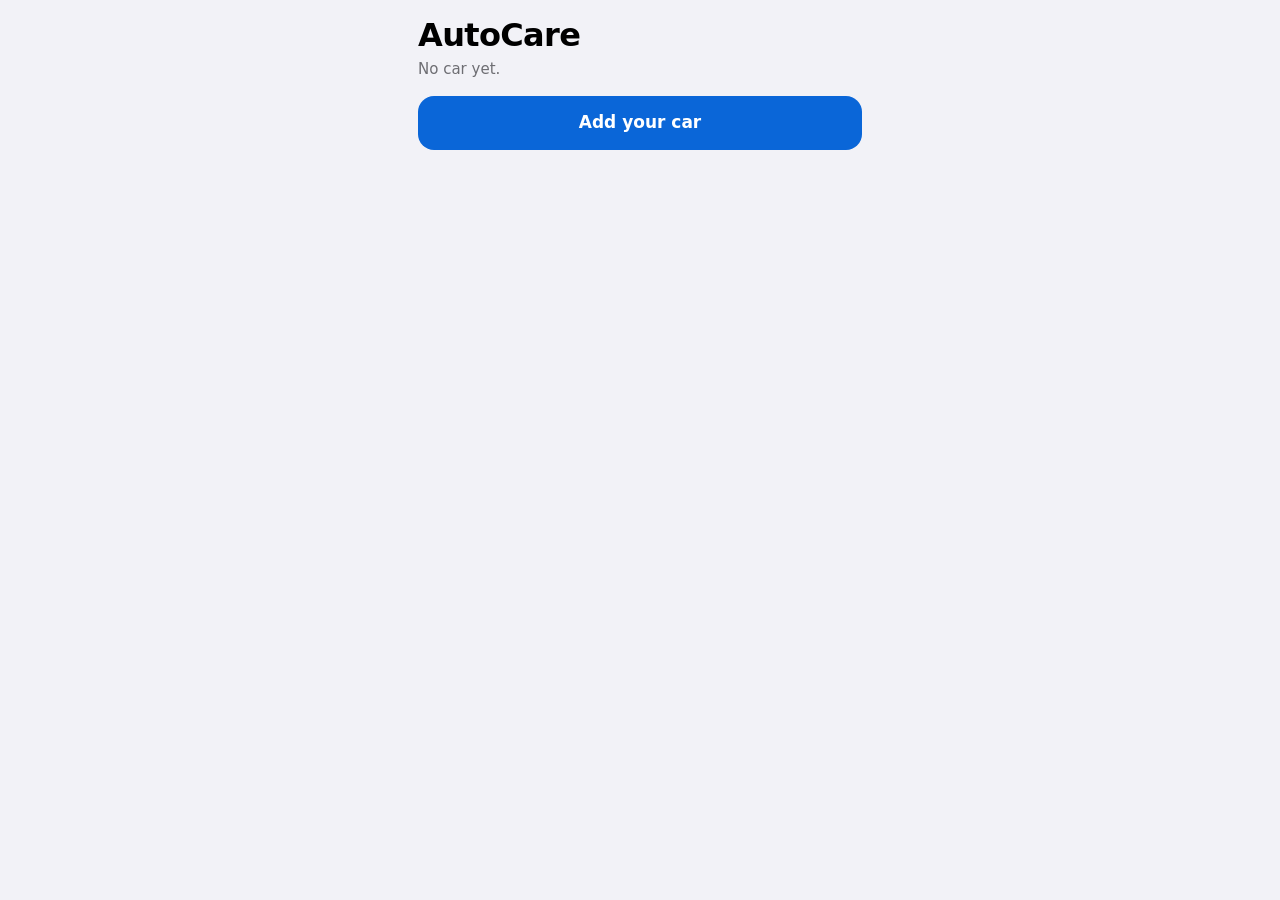
==== commit 3639defd: "Make the new design the app, with working logging, editing and settings index.html is now the new de" ====
--- a/index.html
+++ b/index.html
@@ -2,131 +2,30 @@
 <html lang="en" dir="ltr">
 <head>
     <meta charset="UTF-8">
-    <meta name="viewport" content="width=device-width, initial-scale=1.0">
+    <meta name="viewport" content="width=device-width, initial-scale=1, viewport-fit=cover">
     <meta name="apple-mobile-web-app-capable" content="yes">
-    <meta name="apple-mobile-web-app-status-bar-style" content="black-translucent">
-    <title>AutoCare - Car Maintenance Tracker</title>
+    <meta name="apple-mobile-web-app-status-bar-style" content="default">
+    <meta name="theme-color" content="#F2F2F7" media="(prefers-color-scheme: light)">
+    <meta name="theme-color" content="#000000" media="(prefers-color-scheme: dark)">
+    <title>AutoCare</title>
     <link rel="manifest" href="manifest.json">
     <link rel="apple-touch-icon" href="icon-192.png">
-    <meta name="theme-color" content="#3b82f6">
-    <link rel="preconnect" href="https://fonts.googleapis.com">
-    <link rel="preconnect" href="https://fonts.gstatic.com" crossorigin>
-    <link href="https://fonts.googleapis.com/css2?family=Inter:wght@400;500;600;700;800&family=Noto+Sans+Arabic:wght@400;500;600;700;800&display=swap" rel="stylesheet">
-    <link rel="stylesheet" href="styles.css">
+    <link rel="stylesheet" href="next/next.css">
 </head>
 <body>
-    <div class="app">
-        <nav class="sidebar">
-            <div class="sidebar-header">
-                <div class="logo">
-                    <svg class="logo-svg" width="32" height="32" viewBox="0 0 32 32" fill="none">
-                        <rect width="32" height="32" rx="10" fill="url(#logo-grad)"/>
-                        <defs><linearGradient id="logo-grad" x1="0" y1="0" x2="32" y2="32"><stop stop-color="#6382f7"/><stop offset="1" stop-color="#4f6ef7"/></linearGradient></defs>
-                        <path d="M9 20l2.5-7h9l2.5 7" stroke="#fff" stroke-width="2" stroke-linecap="round" stroke-linejoin="round"/>
-                        <circle cx="11.5" cy="20" r="1.8" fill="#fff"/>
-                        <circle cx="20.5" cy="20" r="1.8" fill="#fff"/>
-                        <path d="M11.5 13l1.2-3.5h6.6l1.2 3.5" stroke="#fff" stroke-width="1.5" stroke-linecap="round"/>
-                    </svg>
-                    <h1>AutoCare</h1>
-                </div>
-            </div>
-            <ul class="nav-links">
-                <li><a href="#" class="nav-link active" data-page="dashboard"><svg class="nav-svg" viewBox="0 0 24 24"><rect x="3" y="3" width="7" height="7" rx="1.5" fill="currentColor"/><rect x="14" y="3" width="7" height="4" rx="1.5" fill="currentColor" opacity=".5"/><rect x="3" y="14" width="7" height="4" rx="1.5" fill="currentColor" opacity=".5"/><rect x="14" y="11" width="7" height="7" rx="1.5" fill="currentColor"/></svg><span data-i18n="Dashboard">Dashboard</span></a></li>
-                <li><a href="#" class="nav-link" data-page="cars"><svg class="nav-svg" viewBox="0 0 24 24"><path d="M5 17h14M7 11l1.5-4h7L17 11M6 17V11h12v6" stroke="currentColor" stroke-width="2" fill="none" stroke-linecap="round" stroke-linejoin="round"/><circle cx="8.5" cy="17" r="1.5" fill="currentColor"/><circle cx="15.5" cy="17" r="1.5" fill="currentColor"/></svg><span data-i18n="My Cars">My Cars</span></a></li>
-                <li><a href="#" class="nav-link" data-page="services"><svg class="nav-svg" viewBox="0 0 24 24"><path d="M14.7 6.3a1 1 0 000 1.4l1.6 1.6a1 1 0 001.4 0l3-3a5 5 0 01-7 7l-7.4 7.4a2.1 2.1 0 01-3-3L10.7 10.3a5 5 0 017-7l-3 3z" stroke="currentColor" stroke-width="2" fill="none" stroke-linecap="round"/></svg><span data-i18n="Services">Services</span></a></li>
-                <li><a href="#" class="nav-link" data-page="fuel"><svg class="nav-svg" viewBox="0 0 24 24"><path d="M3 22V6a2 2 0 012-2h6a2 2 0 012 2v16" stroke="currentColor" stroke-width="2" fill="none" stroke-linecap="round"/><path d="M13 10h2a2 2 0 012 2v3a2 2 0 002 2h0a2 2 0 002-2V8l-3-3" stroke="currentColor" stroke-width="2" fill="none" stroke-linecap="round"/><rect x="6" y="8" width="4" height="4" rx="1" fill="currentColor" opacity=".4"/></svg><span data-i18n="Fuel">Fuel</span></a></li>
-                <li><a href="#" class="nav-link" data-page="expenses"><svg class="nav-svg" viewBox="0 0 24 24"><circle cx="12" cy="12" r="9" stroke="currentColor" stroke-width="2" fill="none"/><path d="M12 7v10M9 9.5C9 8.67 10.34 8 12 8s3 .67 3 1.5S13.66 11 12 11s-3 .67-3 1.5S10.34 14 12 14s3 .67 3 1.5c0 .83-1.34 1.5-3 1.5s-3-.67-3-1.5" stroke="currentColor" stroke-width="1.5" fill="none" stroke-linecap="round"/></svg><span data-i18n="Expenses">Expenses</span></a></li>
-                <li><a href="#" class="nav-link" data-page="warranty"><svg class="nav-svg" viewBox="0 0 24 24"><path d="M12 3l7 3v6c0 4.2-3 8-7 9-4-1-7-4.8-7-9V6l7-3z" stroke="currentColor" stroke-width="2" fill="none" stroke-linejoin="round"/><path d="M9 12l2 2 4-4.5" stroke="currentColor" stroke-width="2" fill="none" stroke-linecap="round" stroke-linejoin="round"/></svg><span data-i18n="Warranty">Warranty</span></a></li>
-                <li><a href="#" class="nav-link" data-page="reminders"><svg class="nav-svg" viewBox="0 0 24 24"><path d="M18 8A6 6 0 006 8c0 7-3 9-3 9h18s-3-2-3-9M13.73 21a2 2 0 01-3.46 0" stroke="currentColor" stroke-width="2" fill="none" stroke-linecap="round"/></svg><span data-i18n="Reminders">Reminders</span></a></li>
-            </ul>
-        </nav>
+    <main id="app"></main>
+    <div id="sheet"></div>
+    <div id="viewer"></div>
+    <div id="toast" role="status" aria-live="polite"></div>
 
-        <main class="content">
-            <header class="content-header">
-                <h2 id="page-title">Dashboard</h2>
-                <div class="header-actions">
-                    <div class="lang-switch" role="group" aria-label="Language">
-                        <button type="button" class="lang-btn" data-lang="en">EN</button>
-                        <button type="button" class="lang-btn" data-lang="ar">ع</button>
-                    </div>
-                    <button class="theme-toggle" id="theme-toggle" title="Dark mode">
-                        <svg class="sun-icon" viewBox="0 0 24 24" width="18" height="18"><circle cx="12" cy="12" r="5" stroke="currentColor" stroke-width="2" fill="none"/><path d="M12 1v2M12 21v2M4.22 4.22l1.42 1.42M18.36 18.36l1.42 1.42M1 12h2M21 12h2M4.22 19.78l1.42-1.42M18.36 5.64l1.42-1.42" stroke="currentColor" stroke-width="2" stroke-linecap="round"/></svg>
-                        <svg class="moon-icon" viewBox="0 0 24 24" width="18" height="18"><path d="M21 12.79A9 9 0 1111.21 3a7 7 0 009.79 9.79z" stroke="currentColor" stroke-width="2" fill="none" stroke-linecap="round"/></svg>
-                    </button>
-                    <select id="car-selector" class="car-select"><option value="all">All Cars</option></select>
-                    <button id="add-btn" class="btn btn-primary" style="display:none;">+ Add New</button>
-                </div>
-            </header>
-
-            <div id="page-content" class="page-content">
-                <!-- Dashboard Page -->
-                <div id="page-dashboard" class="page active">
-                    <a class="next-banner" href="next/"><span data-i18n="Try the new design">Try the new design</span><b data-i18n="Open preview">Open preview</b></a>
-                    <div id="nd-dash"></div>
-                    <div id="action-center"></div>
-                    <div class="stats-grid" id="legacy-stats" hidden>
-                        <div class="stat-card"><div class="stat-icon blue"><svg viewBox="0 0 24 24" width="22" height="22"><path d="M5 17h14M7 11l1.5-4h7L17 11M6 17V11h12v6" stroke="currentColor" stroke-width="2" fill="none" stroke-linecap="round"/></svg></div><div class="stat-info"><span class="stat-value" id="stat-cars">0</span><span class="stat-label" data-i18n="Cars">Cars</span></div></div>
-                        <div class="stat-card"><div class="stat-icon green"><svg viewBox="0 0 24 24" width="22" height="22"><path d="M14.7 6.3a1 1 0 000 1.4l1.6 1.6a1 1 0 001.4 0l3-3a5 5 0 01-7 7l-7.4 7.4a2.1 2.1 0 01-3-3L10.7 10.3a5 5 0 017-7l-3 3z" stroke="currentColor" stroke-width="2" fill="none"/></svg></div><div class="stat-info"><span class="stat-value" id="stat-services">0</span><span class="stat-label" data-i18n="Services">Services</span></div></div>
-                        <div class="stat-card"><div class="stat-icon orange"><svg viewBox="0 0 24 24" width="22" height="22"><circle cx="12" cy="12" r="9" stroke="currentColor" stroke-width="2" fill="none"/><path d="M12 7v10" stroke="currentColor" stroke-width="2"/></svg></div><div class="stat-info"><span class="stat-value" id="stat-expenses">0 SAR</span><span class="stat-label" data-i18n="Total Spent">Total Spent</span></div></div>
-                        <div class="stat-card"><div class="stat-icon red"><svg viewBox="0 0 24 24" width="22" height="22"><path d="M18 8A6 6 0 006 8c0 7-3 9-3 9h18s-3-2-3-9" stroke="currentColor" stroke-width="2" fill="none"/></svg></div><div class="stat-info"><span class="stat-value" id="stat-reminders">0</span><span class="stat-label" data-i18n="Upcoming">Upcoming</span></div></div>
-                    </div>
-                    <div id="car-health-section" class="car-health-grid"></div>
-                    <div id="documents-section"></div>
-                    <div id="quick-actions" class="quick-actions"></div>
-                    <div id="analytics-section"></div>
-                    <div id="forecast-section"></div>
-                    <div class="dashboard-grid">
-                        <div class="card"><h3 data-i18n="Recent Services">Recent Services</h3><div id="recent-services" class="card-body"><p class="empty-state">No services recorded yet</p></div></div>
-                        <div class="card"><h3 data-i18n="Upcoming Reminders">Upcoming Reminders</h3><div id="upcoming-reminders" class="card-body"><p class="empty-state">No upcoming reminders</p></div></div>
-                    </div>
-                </div>
-
-                <!-- Cars Page -->
-                <div id="page-cars" class="page"><div id="cars-list" class="cards-grid"></div></div>
-
-                <!-- Services Page -->
-                <div id="page-services" class="page"><div class="search-bar"><input type="search" id="svc-search" data-i18n-ph="Search services, shops or notes" placeholder="Search services, shops or notes" oninput="App.renderServices()"><span id="svc-count" class="search-count"></span></div><div id="services-list" class="table-container"></div></div>
-
-                <!-- Fuel Page -->
-                <div id="page-fuel" class="page">
-                    <div id="fuel-summary" class="stats-grid"></div>
-                    <div id="fuel-chart" class="chart-container" style="display:none;"></div>
-                    <div id="fuel-list" class="table-container"></div>
-                </div>
-
-                <!-- Expenses Page -->
-                <div id="page-expenses" class="page"><div id="expenses-summary" class="stats-grid"></div><div id="insights-section"></div><div id="expenses-list" class="table-container"></div></div>
-
-                <!-- Warranty Page -->
-                <div id="page-warranty" class="page"><div id="warranty-list"></div></div>
-
-                <!-- Reminders Page -->
-                <div id="page-reminders" class="page"><div id="reminders-list" class="cards-grid"></div></div>
-            </div>
-        </main>
-    </div>
-
-    <!-- Modal -->
-    <div id="modal" class="modal-overlay" style="display:none;">
-        <div class="modal">
-            <div class="modal-header">
-                <h3 id="modal-title">Add New</h3>
-                <button class="modal-close" id="modal-close">&times;</button>
-            </div>
-            <div id="modal-body" class="modal-body"></div>
-            <div class="modal-footer">
-                <button class="btn btn-secondary" id="modal-cancel" data-i18n="Cancel">Cancel</button>
-                <button class="btn btn-primary" id="modal-save" data-i18n="Save">Save</button>
-            </div>
-        </div>
-    </div>
-
+    <!-- The same logic the classic screens (classic.html) run, so both always show the same numbers. -->
     <script src="i18n.js"></script>
     <script src="photos.js"></script>
     <script src="storage.js"></script>
     <script src="recommendations.js"></script>
     <script src="features.js"></script>
-    <script src="app.js"></script>
+    <script src="next/next.js"></script>
+    <script src="next/forms.js"></script>
     <script>
     if ('serviceWorker' in navigator) {
         // updateViaCache:'none' stops the browser HTTP-caching sw.js itself, so a new
@@ -138,10 +37,9 @@
         navigator.serviceWorker.addEventListener('controllerchange', function () {
             if (!hadController || reloaded) return;
             reloaded = true;
-            // A new version can take over moments after opening. Reloading then threw
-            // away whatever was being typed, so wait for the form to close.
-            var modal = document.getElementById('modal');
-            if (modal && modal.style.display !== 'none') window.__reloadAfterModal = true;
+            // A new version can take over moments after opening. Reloading then would
+            // throw away whatever is being typed, so wait for the sheet to close.
+            if (document.getElementById('sheet').classList.contains('open')) window.__reloadAfterSheet = true;
             else location.reload();
         });
         navigator.serviceWorker.register('sw.js', { updateViaCache: 'none' })
--- a/next/next.css
+++ b/next/next.css
@@ -0,0 +1,313 @@
+/* ═══════════════════════════════════════════
+   NEXT.CSS — the new design ("Clean iPhone"), preview build.
+
+   Follows the phone: light by day, dark at night, with no setting of its own.
+   Everything is laid out with logical properties (inline-start / inline-end),
+   so Arabic mirrors without a second stylesheet.
+   ═══════════════════════════════════════════ */
+
+:root {
+    --bg: #F2F2F7;
+    --card: #FFFFFF;
+    --ink: #000000;
+    --dim: #6E6E73;
+    --line: #E3E3E8;
+    --accent: #0A66D8;
+    --on-accent: #FFFFFF;
+    --amber: #B25E00;
+    --amber-dot: #FF9F0A;
+    --red: #C5221F;
+    --red-dot: #FF453A;
+    --green: #1F8A3B;
+    --bar: rgba(255, 255, 255, .78);
+    --plus-shadow: rgba(10, 102, 216, .35);
+    /* a sheet sits above the page: same grey in daylight, one step lighter at night */
+    --sheet: #F2F2F7;
+    --sheet-card: #FFFFFF;
+    --sheet-line: #E3E3E8;
+    --seg-on: #FFFFFF;
+    --rounded: ui-rounded, "SF Pro Rounded", -apple-system, system-ui, sans-serif;
+}
+
+@media (prefers-color-scheme: dark) {
+    :root {
+        --bg: #000000;
+        --card: #1C1C1E;
+        --ink: #FFFFFF;
+        --dim: #98989F;
+        --line: #2F2F32;
+        --accent: #4DA2FF;
+        --on-accent: #00172F;
+        --amber: #FFB340;
+        --red: #FF6961;
+        --green: #30D158;
+        --bar: rgba(40, 40, 43, .78);
+        --plus-shadow: rgba(77, 162, 255, .28);
+        --sheet: #1C1C1E;
+        --sheet-card: #2C2C2E;
+        --sheet-line: #3D3D41;
+        --seg-on: #636366;
+    }
+}
+
+* { box-sizing: border-box; margin: 0; -webkit-tap-highlight-color: transparent; }
+
+html { background: var(--bg); }
+
+body {
+    background: var(--bg);
+    color: var(--ink);
+    font: 16px/1.4 -apple-system, "SF Pro Text", system-ui, "Segoe UI", sans-serif;
+    -webkit-font-smoothing: antialiased;
+    -webkit-text-size-adjust: 100%;
+}
+
+#app {
+    max-width: 480px;
+    margin: 0 auto;
+    padding: calc(env(safe-area-inset-top, 0px) + 18px) 18px calc(env(safe-area-inset-bottom, 0px) + 118px);
+    min-height: 100vh;
+}
+
+button { font: inherit; color: inherit; background: none; border: 0; padding: 0; cursor: pointer; text-align: inherit; }
+a { color: inherit; }
+:focus-visible { outline: 2px solid var(--accent); outline-offset: 2px; border-radius: 6px; }
+
+svg.ic { width: 22px; height: 22px; fill: none; stroke: currentColor; stroke-width: 1.8; stroke-linecap: round; stroke-linejoin: round; display: block; }
+[dir="rtl"] svg.flip { transform: scaleX(-1); }
+
+/* ── Header ── */
+.head { display: flex; justify-content: space-between; align-items: center; gap: 12px; }
+.head-car { font-size: 16px; color: var(--dim); }
+.round { width: 36px; height: 36px; border-radius: 50%; background: var(--card); display: grid; place-items: center; flex: none; text-decoration: none; }
+.round svg { width: 18px; height: 18px; }
+
+/* ── Odometer: the one large thing on the screen ── */
+.odo { margin-top: 14px; font: 700 60px/1 var(--rounded); letter-spacing: -0.02em; font-variant-numeric: tabular-nums; direction: ltr; unicode-bidi: isolate; display: flex; align-items: baseline; gap: 6px; }
+/* Digits stay left-to-right; in Arabic the unit moves to their left */
+[dir="rtl"] .odo { flex-direction: row-reverse; justify-content: flex-start; }
+.odo small { font-size: 19px; font-weight: 600; color: var(--dim); letter-spacing: 0; }
+.est { margin-top: 8px; font-size: 14px; color: var(--dim); display: flex; justify-content: space-between; align-items: baseline; gap: 12px; }
+.est button { color: var(--accent); font-weight: 600; white-space: nowrap; }
+
+/* ── Cards ── */
+.card { background: var(--card); border-radius: 22px; margin-top: 14px; }
+.card h2 { font-size: 14px; font-weight: 600; color: var(--dim); padding: 14px 16px 0; }
+
+/* ── Road ahead ──
+   One line for the next stretch of driving. Jobs that fall close together share a
+   marker, because they are one trip to the workshop. */
+.track { position: relative; height: 92px; margin: 0 18px; }
+.track-line { position: absolute; inset-inline: 0; top: 40px; height: 4px; border-radius: 2px; background: var(--line); }
+.mark { position: absolute; top: 34px; width: 16px; height: 16px; border-radius: 50%; background: var(--card); border: 3px solid var(--dim); margin-inline-start: -8px; }
+.mark.now { background: var(--ink); border-color: var(--ink); margin-inline-start: 0; }
+.mark.soon { background: var(--amber-dot); border-color: var(--amber-dot); }
+.mark.overdue { background: var(--red-dot); border-color: var(--red-dot); }
+.lab { position: absolute; font-size: 13px; line-height: 1.25; font-weight: 600; white-space: nowrap; }
+.lab.below { top: 56px; }
+.lab.above { top: 0; }
+.lab.end { text-align: end; }
+.lab span { display: block; font-weight: 400; color: var(--dim); }
+.lab.soon span { color: var(--amber); font-weight: 600; }
+.lab.overdue span { color: var(--red); font-weight: 600; }
+.lab.crowded { visibility: hidden; }
+
+/* ── Next up ── */
+.row { display: flex; align-items: center; gap: 12px; padding: 14px 16px; width: 100%; }
+.row + .row { border-top: 1px solid var(--line); margin-inline-start: 16px; padding-inline-start: 0; width: calc(100% - 16px); }
+.row-main { flex: 1; min-width: 0; }
+.row-main strong { font-size: 16.5px; font-weight: 600; display: block; letter-spacing: -0.01em; overflow: hidden; text-overflow: ellipsis; white-space: nowrap; }
+.row-main span { font-size: 14px; color: var(--dim); display: block; overflow: hidden; text-overflow: ellipsis; white-space: nowrap; }
+.row.soon .row-main span { color: var(--amber); font-weight: 600; }
+.row.overdue .row-main span { color: var(--red); font-weight: 600; }
+.log { background: var(--accent); color: var(--on-accent); font-size: 15px; font-weight: 600; border-radius: 999px; padding: 8px 18px; flex: none; }
+.chev { color: var(--dim); opacity: .6; flex: none; }
+.chev svg { width: 16px; height: 16px; }
+.empty { padding: 16px; font-size: 15px; color: var(--dim); }
+
+/* ── Tiles ── */
+.tiles { display: grid; grid-template-columns: 1fr 1fr; gap: 10px; margin-top: 10px; }
+.tile { background: var(--card); border-radius: 22px; padding: 13px 16px 15px; min-width: 0; }
+.tile > span { font-size: 14px; color: var(--dim); display: block; }
+.tile strong { font: 700 26px/1.15 var(--rounded); display: block; margin-top: 4px; white-space: nowrap; }
+.tile strong small { font-size: 13px; font-weight: 600; color: var(--dim); }
+.tile strong.word { font-family: inherit; font-size: 17px; font-weight: 600; line-height: 1.3; margin-top: 8px; white-space: normal; }
+.tile strong.ok { color: var(--green); }
+.tile strong.soon { color: var(--amber); }
+.tile strong.overdue { color: var(--red); }
+
+/* ── History ──
+   The logbook: one row per trip to the workshop, newest first, a year at a time. */
+.title { font-size: 32px; line-height: 1.1; font-weight: 700; letter-spacing: -0.02em; }
+.lede { margin-top: 6px; font-size: 15px; color: var(--dim); }
+
+.chips { display: flex; gap: 8px; margin: 14px -18px 0; padding: 2px 18px; overflow-x: auto; scrollbar-width: none; -webkit-overflow-scrolling: touch; }
+.chips::-webkit-scrollbar { display: none; }
+.chip { flex: none; font-size: 15px; font-weight: 500; padding: 7px 14px; border-radius: 999px; background: var(--card); white-space: nowrap; }
+.chip[aria-pressed="true"] { background: var(--ink); color: var(--bg); font-weight: 600; }
+
+.year > h2 { display: flex; justify-content: space-between; align-items: baseline; gap: 12px; margin-top: 24px; padding: 0 16px; font-size: 20px; font-weight: 700; letter-spacing: -0.01em; }
+.year > h2 span + span { font: 600 15px/1 var(--rounded); color: var(--dim); font-variant-numeric: tabular-nums; letter-spacing: 0; }
+.year > h2 small, .cost small, .amt small, .sum small { font-size: .82em; font-weight: 500; color: var(--dim); }
+.year > .card { margin-top: 8px; }
+
+.visit { display: flex; align-items: flex-start; gap: 12px; width: 100%; padding: 13px 16px; }
+.visit + .visit { border-top: 1px solid var(--line); margin-inline-start: 72px; padding-inline-start: 0; width: calc(100% - 72px); }
+.visit .when { flex: none; width: 44px; text-align: center; font-size: 12.5px; line-height: 1.2; color: var(--dim); }
+/* the date column lives in the row's own padding, so the rule above can start after it */
+.visit + .visit .when { margin-inline-start: -56px; }
+.visit .when b { display: block; font: 700 22px/1.05 var(--rounded); color: var(--ink); font-variant-numeric: tabular-nums; }
+.visit .what { flex: 1; min-width: 0; }
+.visit .what strong { display: block; font-size: 16.5px; line-height: 1.25; font-weight: 600; letter-spacing: -0.01em; }
+.visit .what strong + span { display: block; margin-top: 2px; font-size: 14px; line-height: 1.3; color: var(--dim); }
+.visit .cost { flex: none; font: 600 16px/1.25 var(--rounded); font-variant-numeric: tabular-nums; white-space: nowrap; }
+
+/* ── A visit, opened ── */
+body.locked { overflow: hidden; }
+#sheet { position: fixed; inset: 0; z-index: 20; display: none; }
+#sheet.open { display: block; }
+.scrim { position: absolute; inset: 0; background: rgba(0, 0, 0, .42); animation: fade .2s ease; }
+.sheet { --card: var(--sheet-card); --line: var(--sheet-line); position: absolute; inset-inline: 0; bottom: var(--kb, 0px); max-width: 480px; margin: 0 auto; max-height: calc(100% - var(--kb, 0px) - env(safe-area-inset-top, 0px) - 44px); overflow-y: auto; overscroll-behavior: contain; -webkit-overflow-scrolling: touch; background: var(--sheet); border-radius: 26px 26px 0 0; padding: 0 18px calc(env(safe-area-inset-bottom, 0px) + 22px); animation: rise .28s cubic-bezier(.2, .8, .2, 1); }
+.sheet-head { position: sticky; top: 0; z-index: 1; display: flex; justify-content: space-between; align-items: flex-start; gap: 12px; background: var(--sheet); padding: 20px 0 6px; }
+.sheet-head h2 { font-size: 22px; line-height: 1.2; font-weight: 700; letter-spacing: -0.015em; }
+.sheet-head p { margin-top: 2px; font-size: 15px; color: var(--dim); }
+.sheet .card { margin-top: 10px; }
+
+.job { padding: 14px 16px; }
+.job + .job { border-top: 1px solid var(--line); margin-inline-start: 16px; padding-inline-start: 0; }
+.job-top { display: flex; justify-content: space-between; align-items: baseline; gap: 12px; }
+.job-top strong { font-size: 16.5px; font-weight: 600; letter-spacing: -0.01em; }
+.amt { flex: none; font: 600 16px/1.25 var(--rounded); font-variant-numeric: tabular-nums; white-space: nowrap; }
+.tags { margin-top: 2px; font-size: 14px; color: var(--dim); }
+.job-note { margin-top: 6px; font-size: 15px; line-height: 1.4; overflow-wrap: anywhere; }
+.bills { list-style: none; padding: 0; margin-top: 8px; }
+.bills li { display: flex; justify-content: space-between; align-items: baseline; gap: 12px; padding: 6px 0; font-size: 14.5px; line-height: 1.3; }
+.bills li > span:first-child { min-width: 0; overflow-wrap: anywhere; }
+.bills li > span:first-child small { display: block; font-size: 13px; color: var(--dim); }
+.bills .amt { font-size: 14.5px; font-weight: 500; }
+.thumbs { display: flex; flex-wrap: wrap; gap: 10px; padding: 10px 16px 16px; }
+.thumb { width: 72px; height: 72px; border-radius: 12px; overflow: hidden; background: var(--line); flex: none; }
+.thumb img { width: 100%; height: 100%; object-fit: cover; display: block; }
+.thumb img:not([src]) { visibility: hidden; }
+.thumb.missing { opacity: .45; }
+
+.sum { display: flex; justify-content: space-between; align-items: baseline; gap: 12px; padding: 13px 16px; font-size: 16px; }
+.sum + .sum { border-top: 1px solid var(--line); margin-inline-start: 16px; padding-inline-start: 0; }
+.sum strong { font: 700 17px/1.25 var(--rounded); font-variant-numeric: tabular-nums; }
+.quiet { display: block; width: 100%; margin-top: 14px; padding: 13px; border-radius: 16px; background: var(--card); color: var(--accent); font-size: 16px; font-weight: 600; text-align: center; }
+
+#sheet.still .sheet, #sheet.still .scrim { animation: none; }
+
+/* ── Forms ──
+   A form is a card of rows: what is asked on the leading side, the answer on the
+   other. Text is 17px so the phone does not zoom in when a field is tapped. */
+.field { display: flex; align-items: center; justify-content: space-between; gap: 14px; min-height: 52px; padding: 8px 16px; font-size: 16px; }
+.field + .field, .toggle + .toggle, .field + .toggle, .toggle + .field, .field + .sum, .fact + .fact, .fact + .row, .row + .fact, .row + label.row, label.row + .fact, .fact + a.row, label.row + .row, .row + a.row { border-top: 1px solid var(--line); margin-inline-start: 16px; padding-inline-start: 0; }
+.field + .field, .field + .toggle, .toggle + .field, .toggle + .toggle, .field + .sum, .fact + .row, .row + label.row, label.row + .row, .row + a.row, .fact + a.row { width: calc(100% - 16px); }
+.field > span:first-child { flex: none; max-width: 58%; }
+.field .in { display: flex; align-items: baseline; gap: 6px; flex: 1; min-width: 0; justify-content: flex-end; }
+.field input, .field textarea { font: inherit; font-size: 17px; color: var(--ink); background: none; border: 0; padding: 6px 0; min-width: 0; width: 100%; text-align: end; outline: none; -webkit-appearance: none; appearance: none; }
+.field input[type="date"] { width: auto; min-height: 34px; color: var(--accent); }
+.field input::placeholder, .field textarea::placeholder { color: var(--dim); opacity: .7; }
+.field .in small { flex: none; font-size: 15px; color: var(--dim); }
+.field:focus-within > span:first-child { color: var(--accent); }
+/* only the block padding changes, so a row after another keeps its inset rule */
+.field.tall, .field.stack { display: block; padding-block: 12px; }
+.field.tall > span:first-child, .field.stack > span:first-child { display: block; max-width: none; font-size: 14px; font-weight: 600; color: var(--dim); }
+.field.stack .seg { margin-top: 8px; }
+.field.stack .seg button { flex: 1; padding: 8px 6px; }
+.field.tall textarea { display: block; margin-top: 4px; text-align: start; resize: none; line-height: 1.4; }
+
+.toggle { display: flex; align-items: center; justify-content: space-between; gap: 14px; width: 100%; min-height: 52px; padding: 8px 16px; font-size: 16px; }
+.toggle i { flex: none; width: 51px; height: 31px; border-radius: 999px; background: var(--line); position: relative; transition: background .18s ease; }
+.toggle i::after { content: ""; position: absolute; top: 2px; inset-inline-start: 2px; width: 27px; height: 27px; border-radius: 50%; background: #FFF; box-shadow: 0 2px 5px rgba(0, 0, 0, .22); transition: transform .18s ease; }
+.toggle[aria-checked="true"] i { background: var(--green); }
+.toggle[aria-checked="true"] i::after { transform: translateX(20px); }
+[dir="rtl"] .toggle[aria-checked="true"] i::after { transform: translateX(-20px); }
+
+.seg { display: flex; flex: none; background: var(--line); border-radius: 10px; padding: 2px; gap: 2px; }
+.seg button { font-size: 14.5px; font-weight: 500; padding: 6px 11px; border-radius: 8px; white-space: nowrap; text-align: center; }
+.seg button[aria-pressed="true"] { background: var(--seg-on); font-weight: 600; box-shadow: 0 1px 3px rgba(0, 0, 0, .14); }
+
+.group { margin: 18px 4px 0; font-size: 14px; font-weight: 600; color: var(--dim); }
+.picks { display: flex; flex-wrap: wrap; gap: 8px; margin-top: 10px; }
+.chip.pick { font-size: 16px; padding: 10px 16px; }
+.chip.pick[aria-pressed="true"] { background: var(--accent); color: var(--on-accent); }
+
+.primary, .secondary { display: block; width: 100%; margin-top: 16px; padding: 15px; border-radius: 16px; font-size: 17px; font-weight: 600; text-align: center; text-decoration: none; }
+.primary { background: var(--accent); color: var(--on-accent); }
+.primary:disabled { opacity: .4; }
+.secondary { background: var(--card); color: var(--accent); }
+.pair { display: flex; gap: 10px; }
+.pair .secondary { flex: 0 0 34%; }
+.quiet.danger { color: var(--red); }
+.link { display: inline-block; margin-top: 8px; padding: 4px 0; color: var(--accent); font-size: 15px; font-weight: 600; }
+.hint { margin: 8px 16px 0; font-size: 14px; line-height: 1.35; color: var(--dim); min-height: 1px; }
+.hint:empty { display: none; }
+.warn { margin-top: 12px; padding: 12px 16px; border-radius: 16px; background: var(--card); color: var(--red); font-size: 15px; font-weight: 500; line-height: 1.35; }
+.say { margin-top: 10px; padding: 16px; border-radius: 22px; background: var(--card); font-size: 16px; line-height: 1.45; white-space: pre-line; }
+#log-total:empty { display: none; }
+
+.thumb-wrap { position: relative; flex: none; }
+.thumb-wrap .x { position: absolute; top: -7px; inset-inline-end: -7px; width: 24px; height: 24px; border-radius: 50%; background: var(--ink); color: var(--bg); display: grid; place-items: center; }
+.thumb-wrap .x svg { width: 12px; height: 12px; stroke-width: 2.6; }
+.thumb.add { display: grid; place-items: center; background: none; border: 1.5px dashed var(--dim); color: var(--accent); cursor: pointer; }
+
+/* ── Car ── */
+.fact { display: flex; justify-content: space-between; align-items: center; gap: 14px; padding: 13px 16px; font-size: 16px; }
+.fact > span:first-child { min-width: 0; }
+.fact strong { flex: none; max-width: 62%; font-weight: 600; text-align: end; }
+.fact strong small { font-weight: 400; color: var(--dim); font-size: 13px; }
+.sheet .fact strong > small { display: block; }
+.card h2 + .row, .card h2 + .fact, .card h2 + .toggle { margin-top: 2px; }
+a.row, label.row { text-decoration: none; cursor: pointer; }
+.nudge { display: flex; align-items: center; justify-content: space-between; gap: 14px; width: 100%; margin-top: 10px; padding: 14px 16px; font-size: 15px; line-height: 1.35; }
+.nudge b { flex: none; color: var(--accent); font-weight: 600; }
+
+/* The backup sheet comes from the shared code with the classic screens' class names */
+.classic { margin-top: 10px; padding: 16px; border-radius: 22px; background: var(--card); font-size: 16px; line-height: 1.4; }
+.classic .imp-choices { display: grid; gap: 8px; margin-top: 14px; }
+.classic .btn { padding: 14px; border-radius: 14px; font-size: 16px; font-weight: 600; text-align: center; background: var(--line); color: var(--ink); }
+.classic .btn-primary { background: var(--accent); color: var(--on-accent); }
+.classic .field-note { display: block; font-size: 13.5px; color: var(--dim); margin-bottom: 6px; }
+.classic .imp-warn { margin-top: 10px; color: var(--red); font-weight: 500; }
+
+/* ── A receipt, full screen ── */
+#viewer { position: fixed; inset: 0; z-index: 30; display: none; background: #000; }
+#viewer.open { display: grid; place-items: center; }
+#viewer-img { max-width: 100%; max-height: 100%; object-fit: contain; }
+#viewer-img:not([src]) { visibility: hidden; }
+.viewer-bar { position: absolute; inset-inline: 0; top: 0; z-index: 1; display: flex; justify-content: space-between; align-items: center; padding: calc(env(safe-area-inset-top, 0px) + 12px) 16px 12px; color: #FFF; font: 600 15px/1 var(--rounded); font-variant-numeric: tabular-nums; }
+#viewer .round { background: rgba(60, 60, 64, .78); color: #FFF; }
+#viewer .step { position: absolute; top: 50%; margin-top: -22px; width: 44px; height: 44px; }
+#viewer .step.prev { inset-inline-start: 10px; }
+#viewer .step.next { inset-inline-end: 10px; }
+svg.back { transform: scaleX(-1); }
+[dir="rtl"] svg.flip.back { transform: none; }
+
+@keyframes rise { from { transform: translateY(100%); } }
+@keyframes fade { from { opacity: 0; } }
+
+.note { margin-top: 18px; text-align: center; font-size: 13px; color: var(--dim); }
+
+/* ── Floating tab bar ── */
+.dock { position: fixed; inset-inline: 0; bottom: calc(env(safe-area-inset-bottom, 0px) + 14px); display: flex; gap: 10px; align-items: center; max-width: 480px; margin: 0 auto; padding: 0 14px; pointer-events: none; }
+.dock > * { pointer-events: auto; }
+.pill { flex: 1; display: flex; justify-content: space-around; background: var(--bar); -webkit-backdrop-filter: blur(18px) saturate(1.6); backdrop-filter: blur(18px) saturate(1.6); border-radius: 999px; padding: 8px 6px; box-shadow: 0 6px 22px rgba(0, 0, 0, .14), inset 0 0 0 1px rgba(255, 255, 255, .08); }
+.pill button { font-size: 11px; font-weight: 600; color: var(--dim); display: grid; justify-items: center; gap: 2px; padding: 3px 14px; min-width: 64px; }
+.pill button[aria-current="page"] { color: var(--accent); }
+.plus { width: 56px; height: 56px; border-radius: 50%; background: var(--accent); color: var(--on-accent); display: grid; place-items: center; box-shadow: 0 6px 18px var(--plus-shadow); flex: none; }
+.plus svg { width: 26px; height: 26px; stroke-width: 2.2; }
+
+/* ── Toast ── */
+#toast { z-index: 40; position: fixed; inset-inline: 0; bottom: calc(env(safe-area-inset-bottom, 0px) + 92px); margin: 0 auto; width: max-content; max-width: calc(100% - 36px); background: var(--ink); color: var(--bg); font-size: 14px; font-weight: 500; text-align: center; padding: 10px 16px; border-radius: 14px; opacity: 0; transform: translateY(8px); transition: opacity .18s ease, transform .18s ease; pointer-events: none; }
+#toast.show { opacity: 1; transform: none; }
+#toast.acts { display: flex; align-items: center; gap: 14px; }
+#toast.acts.show { pointer-events: auto; }
+#toast button { color: var(--bg); font-weight: 700; text-decoration: underline; text-underline-offset: 3px; }
+
+@media (prefers-reduced-motion: reduce) {
+    #toast { transition: none; }
+    .sheet, .scrim { animation: none; }
+    .toggle i, .toggle i::after { transition: none; }
+}
